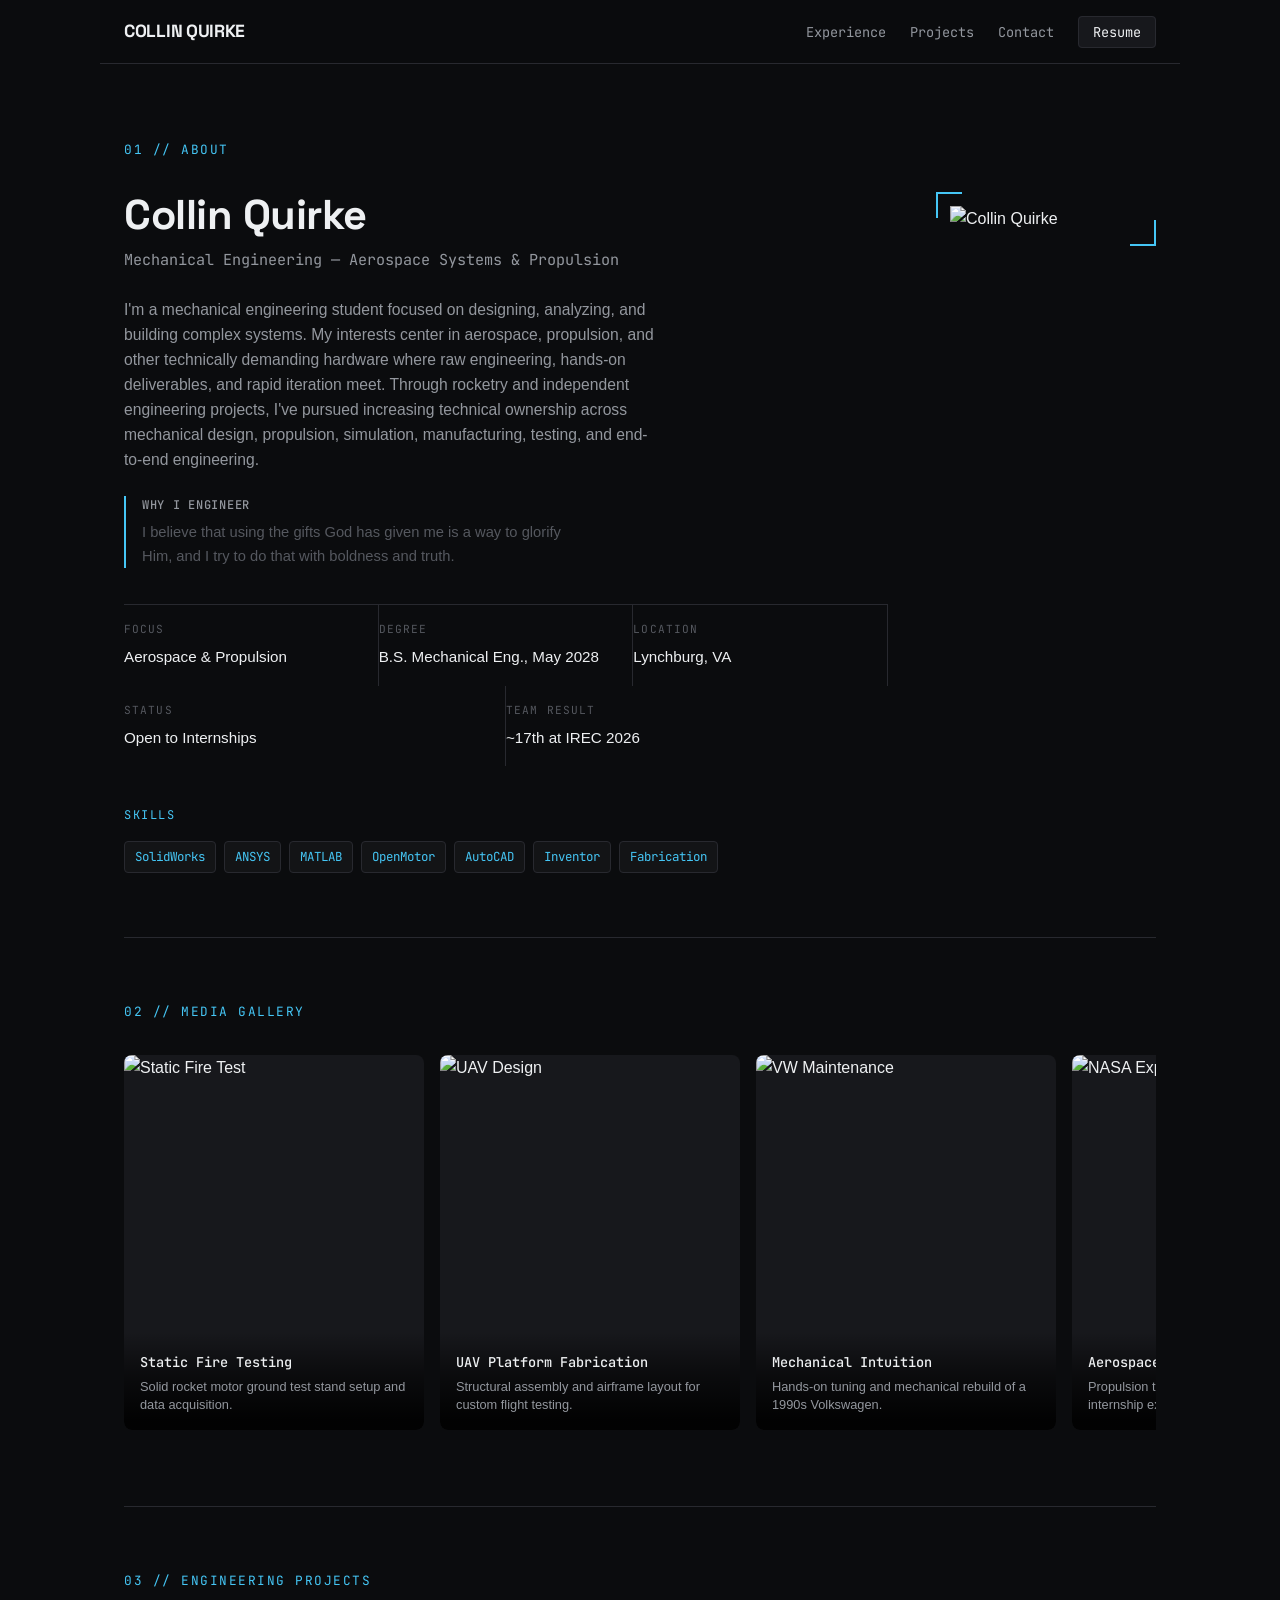
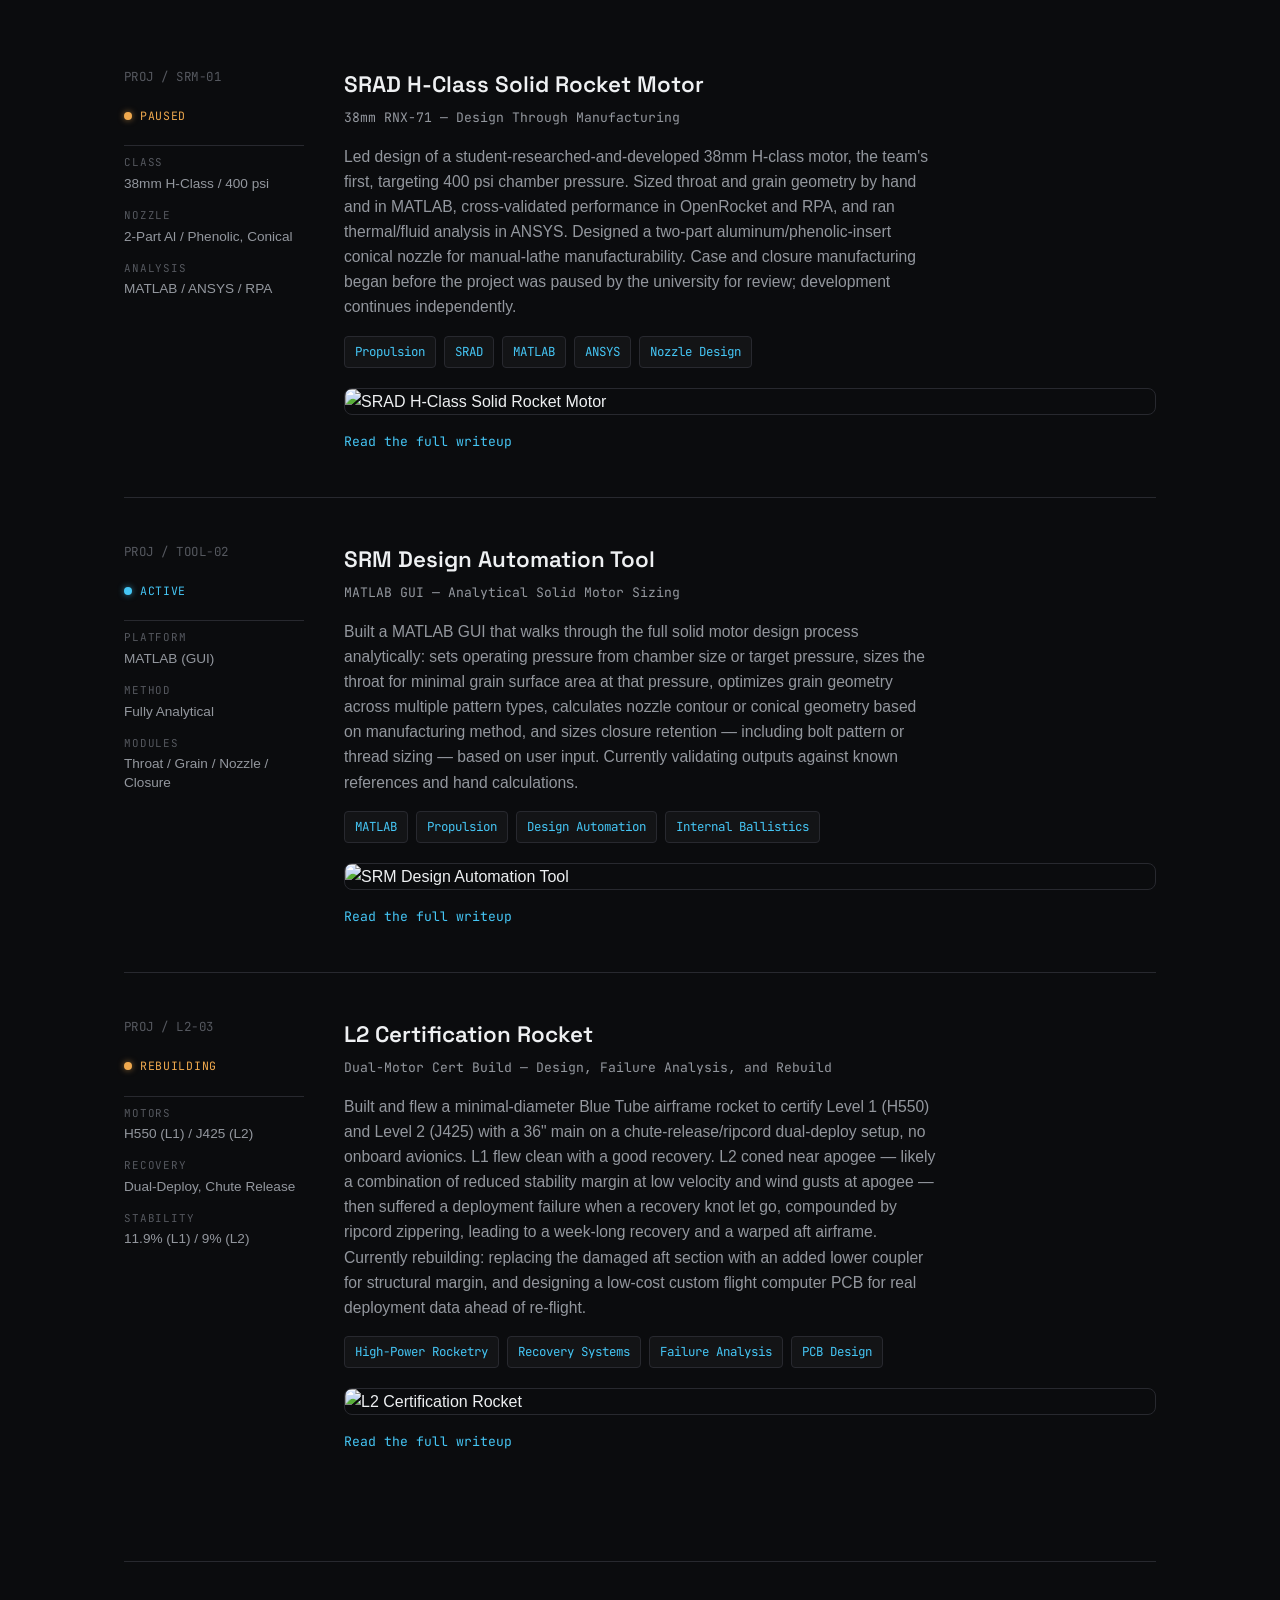
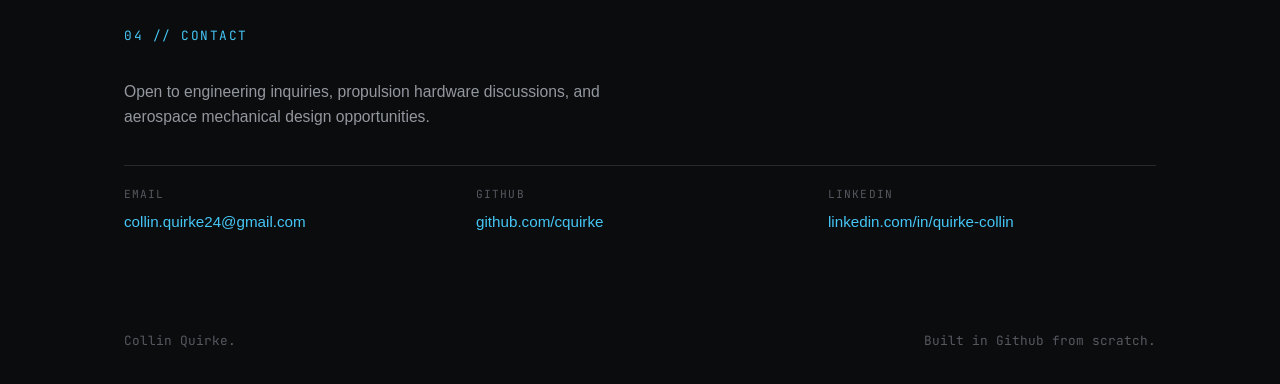
==== index.html @ afe0a8bf "Layout redo" ====
<!DOCTYPE html>
<html lang="en">
<head>
  <meta charset="UTF-8" />
  <meta name="viewport" content="width=device-width, initial-scale=1.0" />
  <title>Collin Quirke | Engineering Portfolio</title>
  <link rel="stylesheet" href="style.css" />
</head>
<body>

  <!-- Navbar -->
  <nav class="navbar">
    <a href="#top" class="nav-brand">COLLIN QUIRKE</a>
    <ul class="nav-links">
      <li><a href="#gallery">Experience</a></li>
      <li><a href="#projects">Projects</a></li>
      <li><a href="#contact">Contact</a></li>
      <li><a href="resume.pdf" target="_blank" class="btn-resume">Resume</a></li>
    </ul>
  </nav>

  <main class="container">

    <!-- About Section -->
    <section id="about">
      <div class="section-title">01 // ABOUT</div>

      <div class="hero-panel">
        <div>
          <h1 class="hero-title">Collin Quirke</h1>
          <p class="hero-subtitle">Mechanical Engineering — Aerospace Systems &amp; Propulsion</p>

          <p class="card-description">
            I'm a mechanical engineering student focused on designing, analyzing, and building complex systems.
            My interests center in aerospace, propulsion, and other technically demanding hardware where raw engineering, hands-on deliverables, and rapid iteration meet.
            Through rocketry and independent engineering projects, I've pursued increasing technical ownership across mechanical design, propulsion, simulation, manufacturing, testing, and end-to-end engineering.
          </p>

          <div class="credo">
            <b>Why I Engineer</b>
            I believe that using the gifts God has given me is a way to glorify Him, and I try to do that with boldness and truth.
          </div>

          <div class="vitals-row">
            <div class="vital">
              <span class="vital-label">Focus</span>
              <span class="vital-value">Aerospace &amp; Propulsion</span>
            </div>
            <div class="vital">
              <span class="vital-label">Degree</span>
              <span class="vital-value">B.S. Mechanical Eng., May 2028</span>
            </div>
            <div class="vital">
              <span class="vital-label">Location</span>
              <span class="vital-value">Lynchburg, VA</span>
            </div>
            <div class="vital">
              <span class="vital-label">Status</span>
              <span class="vital-value">Open to Internships</span>
            </div>
            <div class="vital">
              <span class="vital-label">Team Result</span>
              <span class="vital-value">~17th at IREC 2026</span>
            </div>
          </div>
        </div>

        <div class="hero-photo-frame">
          <img src="profile.jpg" alt="Collin Quirke" />
        </div>
      </div>

      <div class="skills-row">
        <div class="section-title">Skills</div>
        <div class="tech-tags">
          <span class="tag">SolidWorks</span>
          <span class="tag">ANSYS</span>
          <span class="tag">MATLAB</span>
          <span class="tag">OpenMotor</span>
          <span class="tag">AutoCAD</span>
          <span class="tag">Inventor</span>
          <span class="tag">Fabrication</span>
        </div>
      </div>
    </section>

    <!-- Media Gallery Section -->
    <section id="gallery">
      <div class="section-title">02 // MEDIA GALLERY</div>
      <div class="side-scroll-gallery">

        <div class="gallery-card">
          <img src="assets/static-fire.jpg" alt="Static Fire Test" />
          <div class="gallery-card-content">
            <span class="gallery-card-title">Static Fire Testing</span>
            <span class="gallery-card-caption">Solid rocket motor ground test stand setup and data acquisition.</span>
          </div>
        </div>

        <div class="gallery-card">
          <img src="assets/uav-build.jpg" alt="UAV Design" />
          <div class="gallery-card-content">
            <span class="gallery-card-title">UAV Platform Fabrication</span>
            <span class="gallery-card-caption">Structural assembly and airframe layout for custom flight testing.</span>
          </div>
        </div>

        <div class="gallery-card">
          <img src="assets/vw-maintenance.jpg" alt="VW Maintenance" />
          <div class="gallery-card-content">
            <span class="gallery-card-title">Mechanical Intuition</span>
            <span class="gallery-card-caption">Hands-on tuning and mechanical rebuild of a 1990s Volkswagen.</span>
          </div>
        </div>

        <div class="gallery-card">
          <img src="assets/nasa-experience.jpg" alt="NASA Exposure" />
          <div class="gallery-card-content">
            <span class="gallery-card-title">Aerospace Operations</span>
            <span class="gallery-card-caption">Propulsion team collaboration and NASA internship exposure.</span>
          </div>
        </div>

      </div>
    </section>

    <!-- Technical Projects Section -->
    <section id="projects">
      <div class="section-title">03 // ENGINEERING PROJECTS</div>
      <div class="experience-list">

        <!-- Project 1 -->
        <article class="project-entry">
          <div class="project-index">
            <span class="callsign">PROJ / SRM&#8209;01</span>
            <div class="status-light status-caution">
              <span class="status-dot"></span>
              <span>Paused</span>
            </div>
            <div class="project-specs">
              <div>
                <span class="spec-label">Class</span>
                <span class="spec-value">38mm H&#8209;Class / 400 psi</span>
              </div>
              <div>
                <span class="spec-label">Nozzle</span>
                <span class="spec-value">2&#8209;Part Al / Phenolic, Conical</span>
              </div>
              <div>
                <span class="spec-label">Analysis</span>
                <span class="spec-value">MATLAB / ANSYS / RPA</span>
              </div>
            </div>
          </div>

          <div class="project-main">
            <div>
              <h2 class="role-title">SRAD H-Class Solid Rocket Motor</h2>
              <span class="role-subtitle">38mm RNX-71 — Design Through Manufacturing</span>
            </div>
            <p class="card-description">
              Led design of a student-researched-and-developed 38mm H-class motor, the team's first, targeting 400 psi chamber pressure. Sized throat and grain geometry by hand and in MATLAB, cross-validated performance in OpenRocket and RPA, and ran thermal/fluid analysis in ANSYS. Designed a two-part aluminum/phenolic-insert conical nozzle for manual-lathe manufacturability. Case and closure manufacturing began before the project was paused by the university for review; development continues independently.
            </p>
            <div class="tech-tags">
              <span class="tag">Propulsion</span>
              <span class="tag">SRAD</span>
              <span class="tag">MATLAB</span>
              <span class="tag">ANSYS</span>
              <span class="tag">Nozzle Design</span>
            </div>
            <div class="project-media">
              <img src="assets/srad-motor.jpg" alt="SRAD H-Class Solid Rocket Motor" />
            </div>
            <a href="projects/srad-motor.html" class="project-link">Read the full writeup</a>
          </div>
        </article>

        <!-- Project 2 -->
        <article class="project-entry reverse">
          <div class="project-index">
            <span class="callsign">PROJ / TOOL&#8209;02</span>
            <div class="status-light status-active">
              <span class="status-dot"></span>
              <span>Active</span>
            </div>
            <div class="project-specs">
              <div>
                <span class="spec-label">Platform</span>
                <span class="spec-value">MATLAB (GUI)</span>
              </div>
              <div>
                <span class="spec-label">Method</span>
                <span class="spec-value">Fully Analytical</span>
              </div>
              <div>
                <span class="spec-label">Modules</span>
                <span class="spec-value">Throat / Grain / Nozzle / Closure</span>
              </div>
            </div>
          </div>

          <div class="project-main">
            <div>
              <h2 class="role-title">SRM Design Automation Tool</h2>
              <span class="role-subtitle">MATLAB GUI — Analytical Solid Motor Sizing</span>
            </div>
            <p class="card-description">
              Built a MATLAB GUI that walks through the full solid motor design process analytically: sets operating pressure from chamber size or target pressure, sizes the throat for minimal grain surface area at that pressure, optimizes grain geometry across multiple pattern types, calculates nozzle contour or conical geometry based on manufacturing method, and sizes closure retention — including bolt pattern or thread sizing — based on user input. Currently validating outputs against known references and hand calculations.
            </p>
            <div class="tech-tags">
              <span class="tag">MATLAB</span>
              <span class="tag">Propulsion</span>
              <span class="tag">Design Automation</span>
              <span class="tag">Internal Ballistics</span>
            </div>
            <div class="project-media">
              <img src="assets/srm-automation.jpg" alt="SRM Design Automation Tool" />
            </div>
            <a href="projects/srm-automation.html" class="project-link">Read the full writeup</a>
          </div>
        </article>

        <!-- Project 3 -->
        <article class="project-entry">
          <div class="project-index">
            <span class="callsign">PROJ / L2&#8209;03</span>
            <div class="status-light status-caution">
              <span class="status-dot"></span>
              <span>Rebuilding</span>
            </div>
            <div class="project-specs">
              <div>
                <span class="spec-label">Motors</span>
                <span class="spec-value">H550 (L1) / J425 (L2)</span>
              </div>
              <div>
                <span class="spec-label">Recovery</span>
                <span class="spec-value">Dual-Deploy, Chute Release</span>
              </div>
              <div>
                <span class="spec-label">Stability</span>
                <span class="spec-value">11.9% (L1) / 9% (L2)</span>
              </div>
            </div>
          </div>

          <div class="project-main">
            <div>
              <h2 class="role-title">L2 Certification Rocket</h2>
              <span class="role-subtitle">Dual-Motor Cert Build — Design, Failure Analysis, and Rebuild</span>
            </div>
            <p class="card-description">
              Built and flew a minimal-diameter Blue Tube airframe rocket to certify Level 1 (H550) and Level 2 (J425) with a 36" main on a chute-release/ripcord dual-deploy setup, no onboard avionics. L1 flew clean with a good recovery. L2 coned near apogee — likely a combination of reduced stability margin at low velocity and wind gusts at apogee — then suffered a deployment failure when a recovery knot let go, compounded by ripcord zippering, leading to a week-long recovery and a warped aft airframe. Currently rebuilding: replacing the damaged aft section with an added lower coupler for structural margin, and designing a low-cost custom flight computer PCB for real deployment data ahead of re-flight.
            </p>
            <div class="tech-tags">
              <span class="tag">High-Power Rocketry</span>
              <span class="tag">Recovery Systems</span>
              <span class="tag">Failure Analysis</span>
              <span class="tag">PCB Design</span>
            </div>
            <div class="project-media">
              <img src="assets/l2-cert.jpg" alt="L2 Certification Rocket" />
            </div>
            <a href="projects/l2-cert.html" class="project-link">Read the full writeup</a>
          </div>
        </article>

      </div>
    </section>

    <!-- Contact Section -->
    <section id="contact">
      <div class="section-title">04 // CONTACT</div>
      <div class="contact-panel">
        <p class="card-description">
          Open to engineering inquiries, propulsion hardware discussions, and aerospace mechanical design opportunities.
        </p>
        <div class="contact-grid">
          <div class="contact-item">
            <span class="spec-label">Email</span>
            <a href="mailto:collin.quirke24@gmail.com">collin.quirke24@gmail.com</a>
          </div>
          <div class="contact-item">
            <span class="spec-label">GitHub</span>
            <a href="https://github.com/cquirke" target="_blank">github.com/cquirke</a>
          </div>
          <div class="contact-item">
            <span class="spec-label">LinkedIn</span>
            <a href="https://www.linkedin.com/in/quirke-collin" target="_blank">linkedin.com/in/quirke-collin</a>
          </div>
        </div>
      </div>
    </section>

  </main>

  <footer>
    <span>Collin Quirke.</span>
    <span>Built in Github from scratch.</span>
  </footer>

</body>
</html>
---- style.css ----
@import url('https://fonts.googleapis.com/css2?family=Space+Grotesk:wght@500;600;700&family=JetBrains+Mono:wght@400;500;600&display=swap');

/* ==========================================================================
   1. CORE VARIABLES & RESET
   ========================================================================== */
:root {
  --bg-primary: #0b0c0e;
  --bg-secondary: #17181c;
  --bg-card: #1c1d22;
  --bg-nav: rgba(11, 12, 14, 0.88);

  --text-primary: #eef0f2;
  --text-muted: #93979e;
  --text-dim: #55585f;

  --accent-cyan: #45c6f5;
  --accent-amber: #f0a94e;
  --accent-green: #52d17c;
  --accent-border: #28292f;
  --accent-border-hover: #40424a;

  --font-display: 'Space Grotesk', var(--font-sans);
  --font-mono: 'JetBrains Mono', 'Fira Code', 'Roboto Mono', monospace;
  --font-sans: -apple-system, BlinkMacSystemFont, 'Segoe UI', Roboto, Helvetica, Arial, sans-serif;

  --radius-sm: 4px;
  --radius-md: 8px;
  --radius-lg: 12px;

  --max-width: 1080px;
}

*, *::before, *::after {
  box-sizing: border-box;
  margin: 0;
  padding: 0;
}

html {
  scroll-behavior: smooth;
  background-color: var(--bg-primary);
  color: var(--text-primary);
  font-family: var(--font-sans);
  line-height: 1.6;
}

@media (prefers-reduced-motion: reduce) {
  html { scroll-behavior: auto; }
  *, *::before, *::after { animation-duration: 0.001ms !important; transition-duration: 0.001ms !important; }
}

body {
  min-height: 100vh;
  display: flex;
  flex-direction: column;
  align-items: center;
  padding-top: 76px;
}

a { color: inherit; }

:focus-visible {
  outline: 2px solid var(--accent-cyan);
  outline-offset: 3px;
}

/* ==========================================================================
   2. STICKY NAVIGATION BAR
   ========================================================================== */
.navbar {
  position: fixed;
  top: 0;
  width: 100%;
  max-width: var(--max-width);
  height: 64px;
  display: flex;
  align-items: center;
  justify-content: space-between;
  padding: 0 24px;
  background: var(--bg-nav);
  backdrop-filter: blur(12px);
  -webkit-backdrop-filter: blur(12px);
  border-bottom: 1px solid var(--accent-border);
  z-index: 1000;
}

.nav-brand {
  font-family: var(--font-display);
  font-weight: 700;
  font-size: 1.1rem;
  letter-spacing: -0.3px;
  color: var(--text-primary);
  text-decoration: none;
}

.nav-links {
  display: flex;
  align-items: center;
  gap: 24px;
  list-style: none;
}

.nav-links a {
  font-family: var(--font-mono);
  font-size: 0.85rem;
  color: var(--text-muted);
  text-decoration: none;
  transition: color 0.2s ease;
}

.nav-links a:hover {
  color: var(--accent-cyan);
}

.btn-resume {
  padding: 6px 14px;
  border: 1px solid var(--accent-border);
  border-radius: var(--radius-sm);
  background: var(--bg-secondary);
  color: var(--text-primary) !important;
  transition: all 0.2s ease;
}

.btn-resume:hover {
  border-color: var(--accent-cyan);
  box-shadow: 0 0 10px rgba(69, 198, 245, 0.15);
}

/* ==========================================================================
   3. LAYOUT CONTAINER & SECTIONS
   ========================================================================== */
.container {
  width: 100%;
  max-width: var(--max-width);
  padding: 0 24px;
}

section {
  padding: 64px 0;
  border-bottom: 1px solid var(--accent-border);
}

section:last-of-type {
  border-bottom: none;
}

.section-title {
  font-family: var(--font-mono);
  font-size: 0.8rem;
  text-transform: uppercase;
  letter-spacing: 1.5px;
  color: var(--accent-cyan);
  margin-bottom: 32px;
}

/* ==========================================================================
   4. ABOUT / HERO
   ========================================================================== */
.hero-panel {
  display: grid;
  grid-template-columns: 1fr 220px;
  gap: 48px;
  align-items: start;
}

.hero-title {
  font-family: var(--font-display);
  font-size: 2.6rem;
  font-weight: 700;
  letter-spacing: -0.5px;
  line-height: 1.1;
  margin-bottom: 10px;
}

.hero-subtitle {
  font-family: var(--font-mono);
  color: var(--text-muted);
  font-size: 0.95rem;
  margin-bottom: 24px;
}

.card-description {
  color: var(--text-muted);
  font-size: 0.98rem;
  max-width: 62ch;
  margin-bottom: 16px;
}

.card-description b {
  color: var(--text-primary);
  font-weight: 600;
}

.credo {
  border-left: 2px solid var(--accent-cyan);
  padding-left: 16px;
  color: var(--text-dim);
  font-size: 0.92rem;
  max-width: 56ch;
  margin: 24px 0 8px 0;
}

.credo b {
  display: block;
  color: var(--text-muted);
  font-family: var(--font-mono);
  font-size: 0.75rem;
  letter-spacing: 0.06em;
  text-transform: uppercase;
  margin-bottom: 6px;
  font-weight: 500;
}

/* Photo with corner-bracket frame */
.hero-photo-frame {
  position: relative;
  padding: 14px;
}

.hero-photo-frame::before,
.hero-photo-frame::after {
  content: "";
  position: absolute;
  width: 26px;
  height: 26px;
  border-color: var(--accent-cyan);
  border-style: solid;
}

.hero-photo-frame::before {
  top: 0;
  left: 0;
  border-width: 2px 0 0 2px;
}

.hero-photo-frame::after {
  bottom: 0;
  right: 0;
  border-width: 0 2px 2px 0;
}

.hero-photo-frame img {
  width: 100%;
  height: auto;
  display: block;
  filter: grayscale(15%);
}

/* Vitals row - inline stat strip, not boxed cards */
.vitals-row {
  display: flex;
  flex-wrap: wrap;
  gap: 0;
  margin-top: 36px;
  border-top: 1px solid var(--accent-border);
}

.vital {
  flex: 1 1 200px;
  padding: 16px 24px 16px 0;
  border-right: 1px solid var(--accent-border);
}

.vital:last-child {
  border-right: none;
}

.vital-label {
  display: block;
  font-family: var(--font-mono);
  font-size: 0.7rem;
  text-transform: uppercase;
  letter-spacing: 0.1em;
  color: var(--text-dim);
  margin-bottom: 6px;
}

.vital-value {
  display: block;
  font-size: 0.95rem;
  font-weight: 500;
  color: var(--text-primary);
}

.skills-row {
  margin-top: 40px;
}

.skills-row .section-title {
  font-size: 0.75rem;
  margin-bottom: 16px;
}

.tech-tags {
  display: flex;
  flex-wrap: wrap;
  gap: 8px;
}

.tag {
  font-family: var(--font-mono);
  font-size: 0.78rem;
  background: rgba(255, 255, 255, 0.03);
  color: var(--accent-cyan);
  padding: 5px 10px;
  border-radius: var(--radius-sm);
  border: 1px solid var(--accent-border);
  transition: border-color 0.2s ease, background 0.2s ease;
}

.tag:hover {
  border-color: var(--accent-cyan);
  background: rgba(69, 198, 245, 0.08);
}

/* ==========================================================================
   5. MEDIA GALLERY
   ========================================================================== */
.side-scroll-gallery {
  display: flex;
  gap: 16px;
  overflow-x: auto;
  scroll-snap-type: x mandatory;
  padding-bottom: 12px;
  scrollbar-width: thin;
  scrollbar-color: var(--accent-border) transparent;
}

.side-scroll-gallery::-webkit-scrollbar {
  height: 6px;
}

.side-scroll-gallery::-webkit-scrollbar-thumb {
  background: var(--accent-border);
  border-radius: var(--radius-sm);
}

.gallery-card {
  position: relative;
  flex: 0 0 300px;
  scroll-snap-align: start;
  border-radius: var(--radius-md);
  overflow: hidden;
  aspect-ratio: 4 / 5;
  background: var(--bg-secondary);
}

.gallery-card img {
  width: 100%;
  height: 100%;
  object-fit: cover;
  display: block;
}

.gallery-card-content {
  position: absolute;
  left: 0;
  right: 0;
  bottom: 0;
  padding: 20px 16px 16px;
  background: linear-gradient(to top, rgba(0,0,0,0.92) 10%, rgba(0,0,0,0.55) 55%, transparent 100%);
  display: flex;
  flex-direction: column;
  gap: 4px;
}

.gallery-card-title {
  font-family: var(--font-mono);
  font-size: 0.85rem;
  color: var(--text-primary);
  font-weight: 500;
}

.gallery-card-caption {
  font-size: 0.8rem;
  color: var(--text-muted);
  line-height: 1.4;
}

/* ==========================================================================
   6. PROJECT ENTRIES (spec-sheet layout)
   ========================================================================== */
.experience-list {
  display: flex;
  flex-direction: column;
}

.project-entry {
  display: grid;
  grid-template-columns: 180px 1fr;
  gap: 40px;
  padding: 44px 0;
  border-top: 1px solid var(--accent-border);
}

.project-entry:first-child {
  border-top: none;
}

.project-index {
  display: flex;
  flex-direction: column;
  gap: 20px;
}

.callsign {
  font-family: var(--font-mono);
  font-size: 0.78rem;
  color: var(--text-dim);
  letter-spacing: 0.04em;
}

.status-light {
  display: flex;
  align-items: center;
  gap: 8px;
  font-family: var(--font-mono);
  font-size: 0.72rem;
  text-transform: uppercase;
  letter-spacing: 0.06em;
}

.status-dot {
  width: 8px;
  height: 8px;
  border-radius: 50%;
  flex-shrink: 0;
}

.status-active .status-dot { background: var(--accent-cyan); box-shadow: 0 0 6px rgba(69,198,245,0.6); }
.status-active { color: var(--accent-cyan); }

.status-caution .status-dot { background: var(--accent-amber); box-shadow: 0 0 6px rgba(240,169,78,0.6); }
.status-caution { color: var(--accent-amber); }

.status-nominal .status-dot { background: var(--accent-green); box-shadow: 0 0 6px rgba(82,209,124,0.6); }
.status-nominal { color: var(--accent-green); }

.project-specs {
  display: flex;
  flex-direction: column;
  gap: 14px;
  padding-top: 8px;
  border-top: 1px solid var(--accent-border);
}

.project-specs .spec-label {
  display: block;
  font-family: var(--font-mono);
  font-size: 0.68rem;
  text-transform: uppercase;
  letter-spacing: 0.08em;
  color: var(--text-dim);
  margin-bottom: 3px;
}

.project-specs .spec-value {
  display: block;
  font-size: 0.85rem;
  color: var(--text-muted);
  line-height: 1.35;
}

.project-main {
  display: flex;
  flex-direction: column;
  gap: 16px;
}

.role-title {
  font-family: var(--font-display);
  font-size: 1.4rem;
  font-weight: 600;
  color: var(--text-primary);
}

.role-subtitle {
  display: block;
  font-family: var(--font-mono);
  font-size: 0.82rem;
  color: var(--text-muted);
  margin-top: 4px;
}

.project-main .card-description {
  max-width: 68ch;
  margin-bottom: 0;
}

.project-media {
  margin-top: 4px;
  border-radius: var(--radius-md);
  overflow: hidden;
  border: 1px solid var(--accent-border);
}

.project-media img {
  width: 100%;
  height: auto;
  display: block;
}

.project-link {
  font-family: var(--font-mono);
  font-size: 0.82rem;
  color: var(--accent-cyan);
  text-decoration: none;
  width: fit-content;
  border-bottom: 1px solid transparent;
  transition: border-color 0.2s ease;
}

.project-link:hover {
  border-bottom-color: var(--accent-cyan);
}

/* Alternate media side for rhythm on wide screens */
@media (min-width: 900px) {
  .project-entry.reverse .project-main {
    order: 2;
  }
  .project-entry.reverse .project-index {
    order: 1;
  }
}

/* ==========================================================================
   7. CONTACT
   ========================================================================== */
.contact-panel {
  display: flex;
  flex-direction: column;
  gap: 20px;
}

.contact-grid {
  display: grid;
  grid-template-columns: repeat(3, 1fr);
  gap: 24px;
  padding-top: 20px;
  border-top: 1px solid var(--accent-border);
}

.contact-item {
  display: flex;
  flex-direction: column;
  gap: 6px;
}

.contact-item .spec-label {
  font-family: var(--font-mono);
  font-size: 0.7rem;
  text-transform: uppercase;
  letter-spacing: 0.1em;
  color: var(--text-dim);
}

.contact-item a {
  color: var(--accent-cyan);
  text-decoration: none;
  font-size: 0.95rem;
  border-bottom: 1px solid transparent;
  transition: border-color 0.2s ease;
  width: fit-content;
}

.contact-item a:hover {
  border-bottom-color: var(--accent-cyan);
}

/* ==========================================================================
   8. PROJECT DETAIL PAGES
   ========================================================================== */
.detail-block {
  padding: 36px 0;
  border-top: 1px solid var(--accent-border);
  display: flex;
  flex-direction: column;
  gap: 18px;
}

.detail-block:first-child {
  border-top: none;
  padding-top: 0;
}

.detail-block .role-title {
  font-size: 1.15rem;
}

.detail-block .card-description {
  max-width: 70ch;
}

.detail-hero {
  padding-bottom: 40px;
  border-bottom: 1px solid var(--accent-border);
  margin-bottom: 8px;
}

.detail-hero .hero-title {
  font-size: 2.1rem;
}

.detail-specs {
  display: flex;
  flex-wrap: wrap;
  gap: 0;
  margin-top: 28px;
  border-top: 1px solid var(--accent-border);
}

.detail-specs .vital {
  flex: 1 1 200px;
}

/* ==========================================================================
   9. FOOTER
   ========================================================================== */
footer {
  width: 100%;
  max-width: var(--max-width);
  padding: 32px 24px;
  font-family: var(--font-mono);
  font-size: 0.8rem;
  color: var(--text-dim);
  display: flex;
  justify-content: space-between;
  align-items: center;
}

footer a {
  color: var(--text-muted);
  text-decoration: none;
}

footer a:hover {
  color: var(--accent-cyan);
}

/* ==========================================================================
   10. RESPONSIVE
   ========================================================================== */
@media (max-width: 760px) {
  body { padding-top: 64px; }

  .navbar { padding: 0 16px; }
  .nav-links { gap: 14px; }

  .hero-panel {
    grid-template-columns: 1fr;
  }

  .hero-photo-frame {
    max-width: 200px;
  }

  .hero-title {
    font-size: 2rem;
  }

  .vitals-row {
    flex-direction: column;
  }

  .vital {
    border-right: none;
    border-bottom: 1px solid var(--accent-border);
  }

  .vital:last-child {
    border-bottom: none;
  }

  .project-entry {
    grid-template-columns: 1fr;
    gap: 20px;
  }

  .project-specs {
    flex-direction: row;
    flex-wrap: wrap;
    gap: 20px;
  }

  .contact-grid {
    grid-template-columns: 1fr;
  }

  .gallery-card {
    flex-basis: 240px;
  }
}
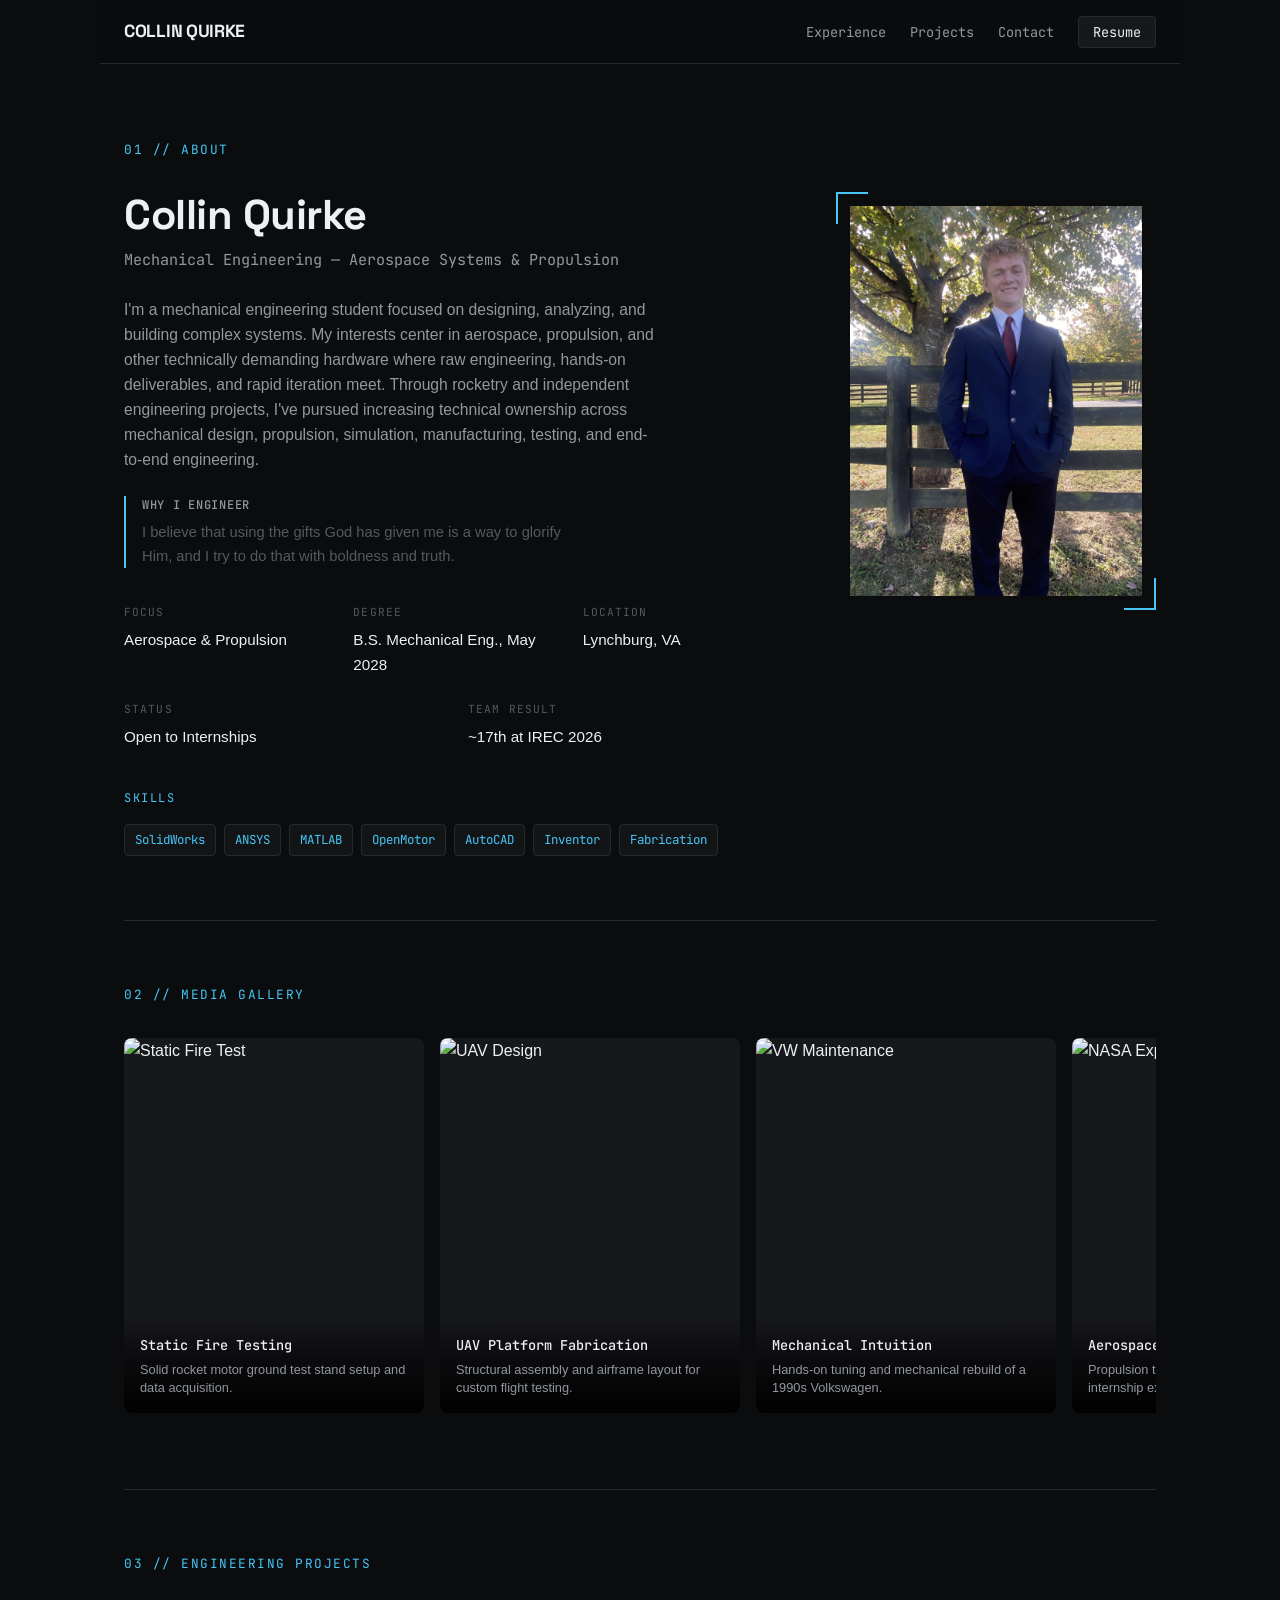
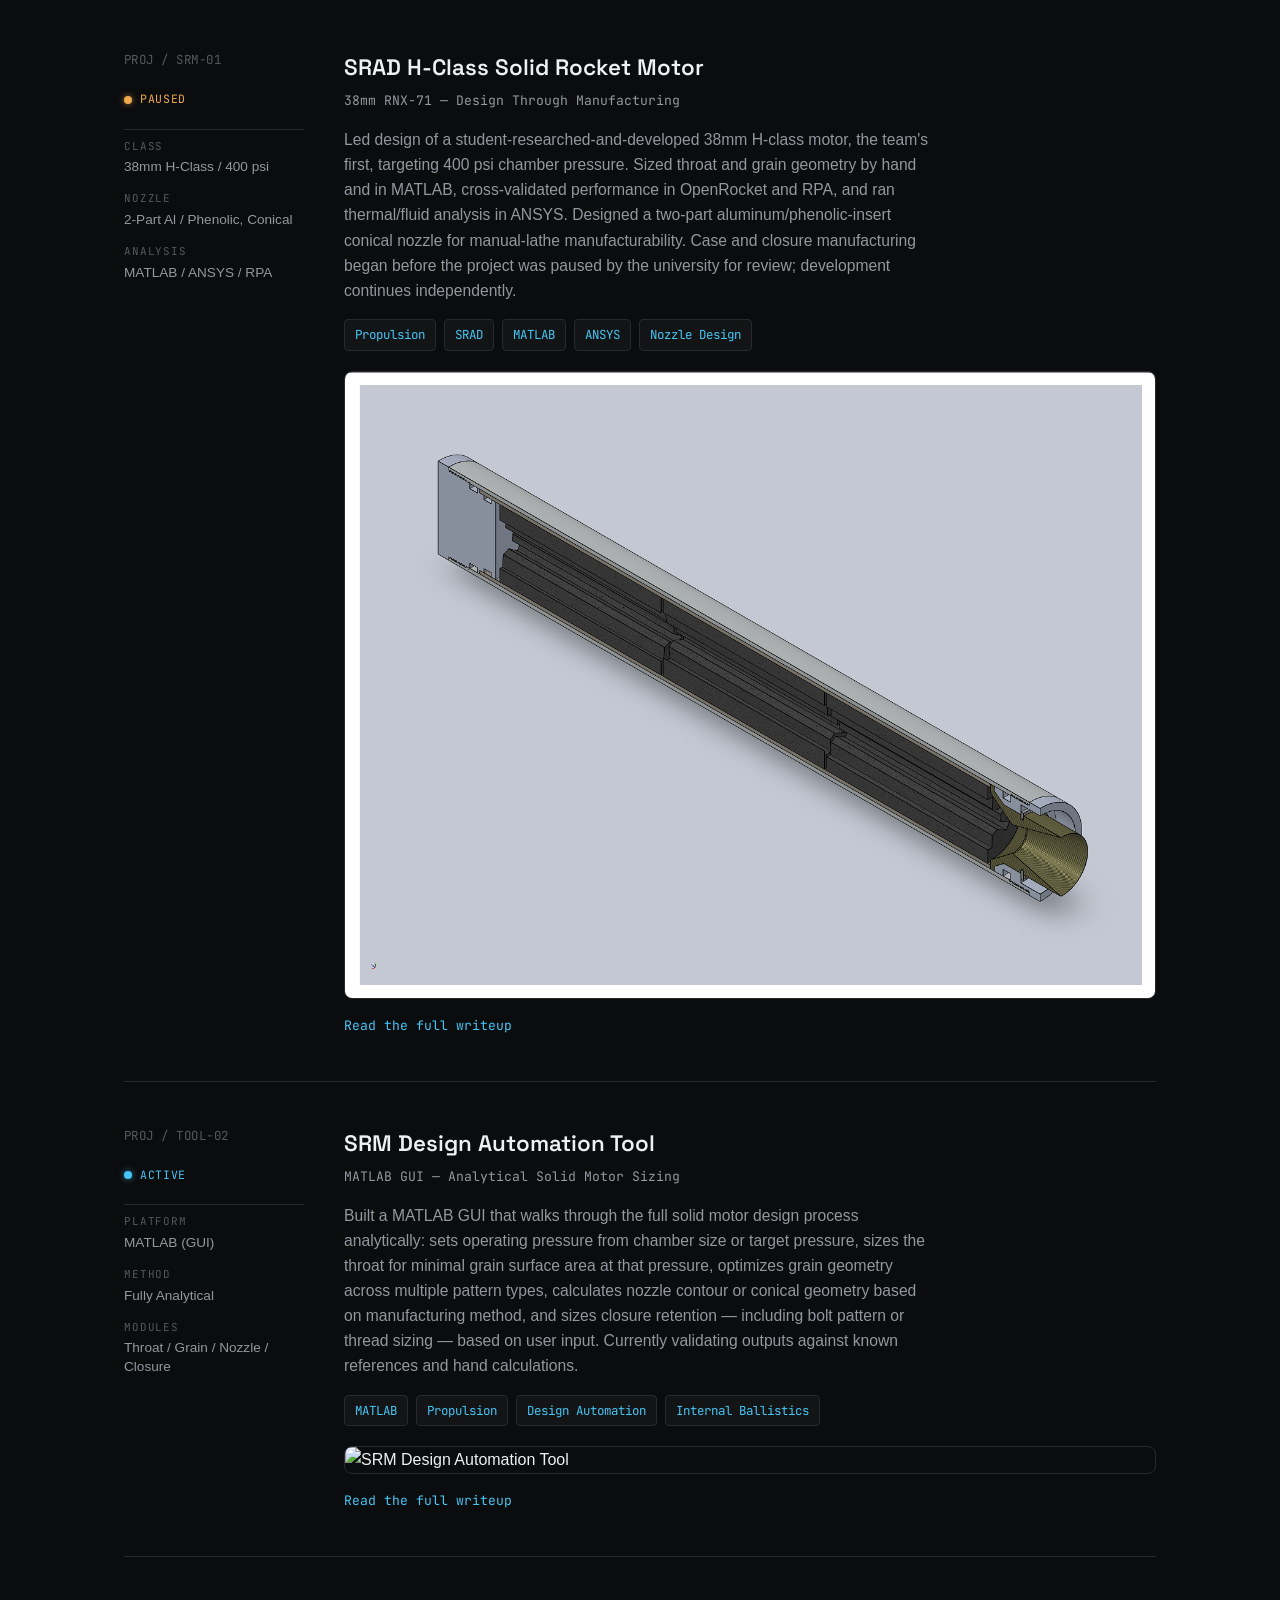
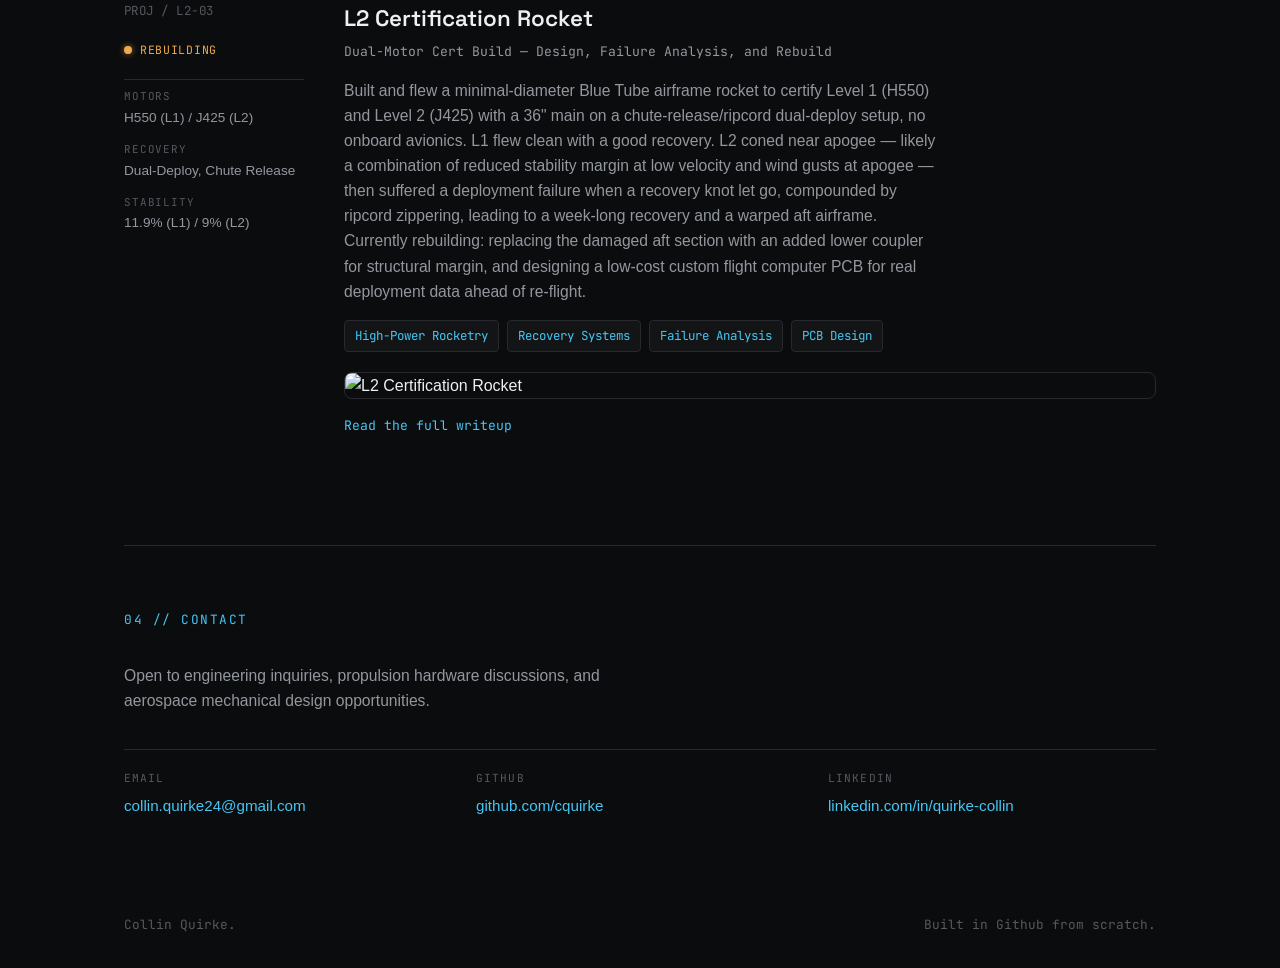
==== commit 4b40cd3c: "Replace image source in project media section" ====
--- a/index.html
+++ b/index.html
@@ -169,7 +169,7 @@
               <span class="tag">Nozzle Design</span>
             </div>
             <div class="project-media">
-              <img src="assets/srad-motor.jpg" alt="SRAD H-Class Solid Rocket Motor" />
+              <img src="assets/SV_SRMV1b.png" alt="SRAD H-Class Solid Rocket Motor" />
             </div>
             <a href="projects/srad-motor.html" class="project-link">Read the full writeup</a>
           </div>
--- a/style.css
+++ b/style.css
@@ -158,7 +158,7 @@
    ========================================================================== */
 .hero-panel {
   display: grid;
-  grid-template-columns: 1fr 220px;
+  grid-template-columns: 1fr 320px;
   gap: 48px;
   align-items: start;
 }
@@ -221,8 +221,8 @@
 .hero-photo-frame::after {
   content: "";
   position: absolute;
-  width: 26px;
-  height: 26px;
+  width: 32px;
+  height: 32px;
   border-color: var(--accent-cyan);
   border-style: solid;
 }
@@ -250,19 +250,13 @@
 .vitals-row {
   display: flex;
   flex-wrap: wrap;
-  gap: 0;
+  gap: 24px;
   margin-top: 36px;
-  border-top: 1px solid var(--accent-border);
 }
 
 .vital {
   flex: 1 1 200px;
-  padding: 16px 24px 16px 0;
-  border-right: 1px solid var(--accent-border);
-}
-
-.vital:last-child {
-  border-right: none;
+  padding: 0;
 }
 
 .vital-label {
@@ -642,52 +636,131 @@
    10. RESPONSIVE
    ========================================================================== */
 @media (max-width: 760px) {
-  body { padding-top: 64px; }
+  body { padding-top: 60px; }
 
   .navbar { padding: 0 16px; }
-  .nav-links { gap: 14px; }
+  .nav-links { gap: 12px; }
+  .nav-links a:not(.btn-resume) {
+    font-size: 0.75rem;
+  }
+
+  section {
+    padding: 40px 0;
+  }
+
+  .container {
+    padding: 0 18px;
+  }
+
+  .section-title {
+    margin-bottom: 20px;
+  }
 
   .hero-panel {
     grid-template-columns: 1fr;
+    gap: 24px;
   }
 
   .hero-photo-frame {
-    max-width: 200px;
+    order: -1;
+    max-width: 220px;
+    margin: 0 auto 8px;
   }
 
   .hero-title {
-    font-size: 2rem;
+    font-size: 1.9rem;
+    margin-top: 4px;
+  }
+
+  .hero-subtitle {
+    margin-bottom: 16px;
+  }
+
+  .card-description {
+    margin-bottom: 12px;
+  }
+
+  .credo {
+    margin: 16px 0 4px 0;
   }
 
   .vitals-row {
     flex-direction: column;
-  }
-
-  .vital {
-    border-right: none;
-    border-bottom: 1px solid var(--accent-border);
-  }
-
-  .vital:last-child {
-    border-bottom: none;
+    gap: 14px;
+    margin-top: 24px;
+  }
+
+  .vitals-row .vital {
+    flex: 0 1 auto;
+  }
+
+  .skills-row {
+    margin-top: 28px;
   }
 
   .project-entry {
     grid-template-columns: 1fr;
-    gap: 20px;
+    gap: 16px;
+    padding: 32px 0;
+  }
+
+  .project-index {
+    gap: 12px;
   }
 
   .project-specs {
     flex-direction: row;
     flex-wrap: wrap;
-    gap: 20px;
+    gap: 16px;
+    padding-top: 6px;
+  }
+
+  .project-main {
+    gap: 12px;
+  }
+
+  .detail-block {
+    padding: 24px 0;
+    gap: 12px;
+  }
+
+  .detail-hero {
+    padding-bottom: 24px;
+  }
+
+  .detail-specs {
+    margin-top: 20px;
+  }
+
+  .detail-specs .vital {
+    flex: 1 1 45%;
   }
 
   .contact-grid {
     grid-template-columns: 1fr;
+    gap: 18px;
+    padding-top: 16px;
+  }
+
+  .contact-panel {
+    gap: 14px;
   }
 
   .gallery-card {
     flex-basis: 240px;
   }
-}
+
+  footer {
+    padding: 24px 18px;
+    flex-direction: column;
+    gap: 6px;
+    align-items: flex-start;
+  }
+}
+
+@media (max-width: 420px) {
+  .nav-links li:not(:last-child) {
+    display: none;
+  }
+}
+
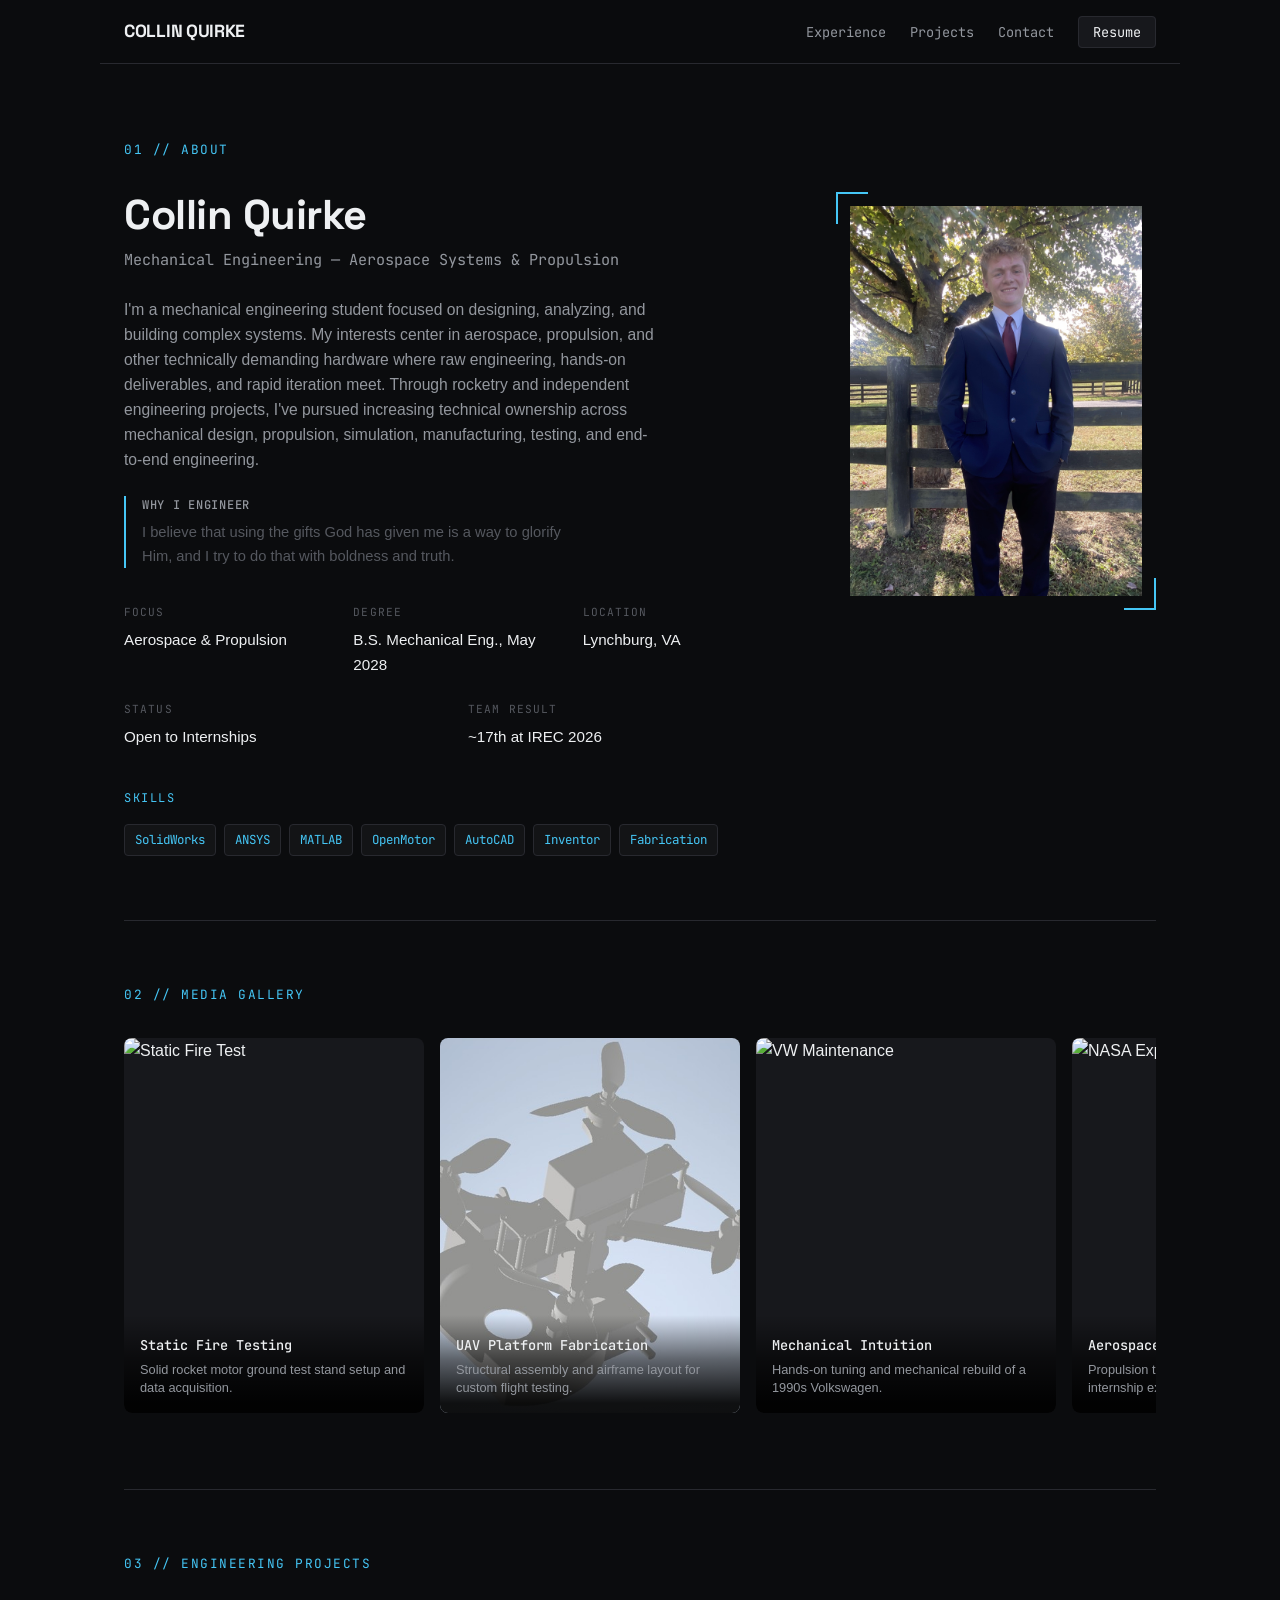
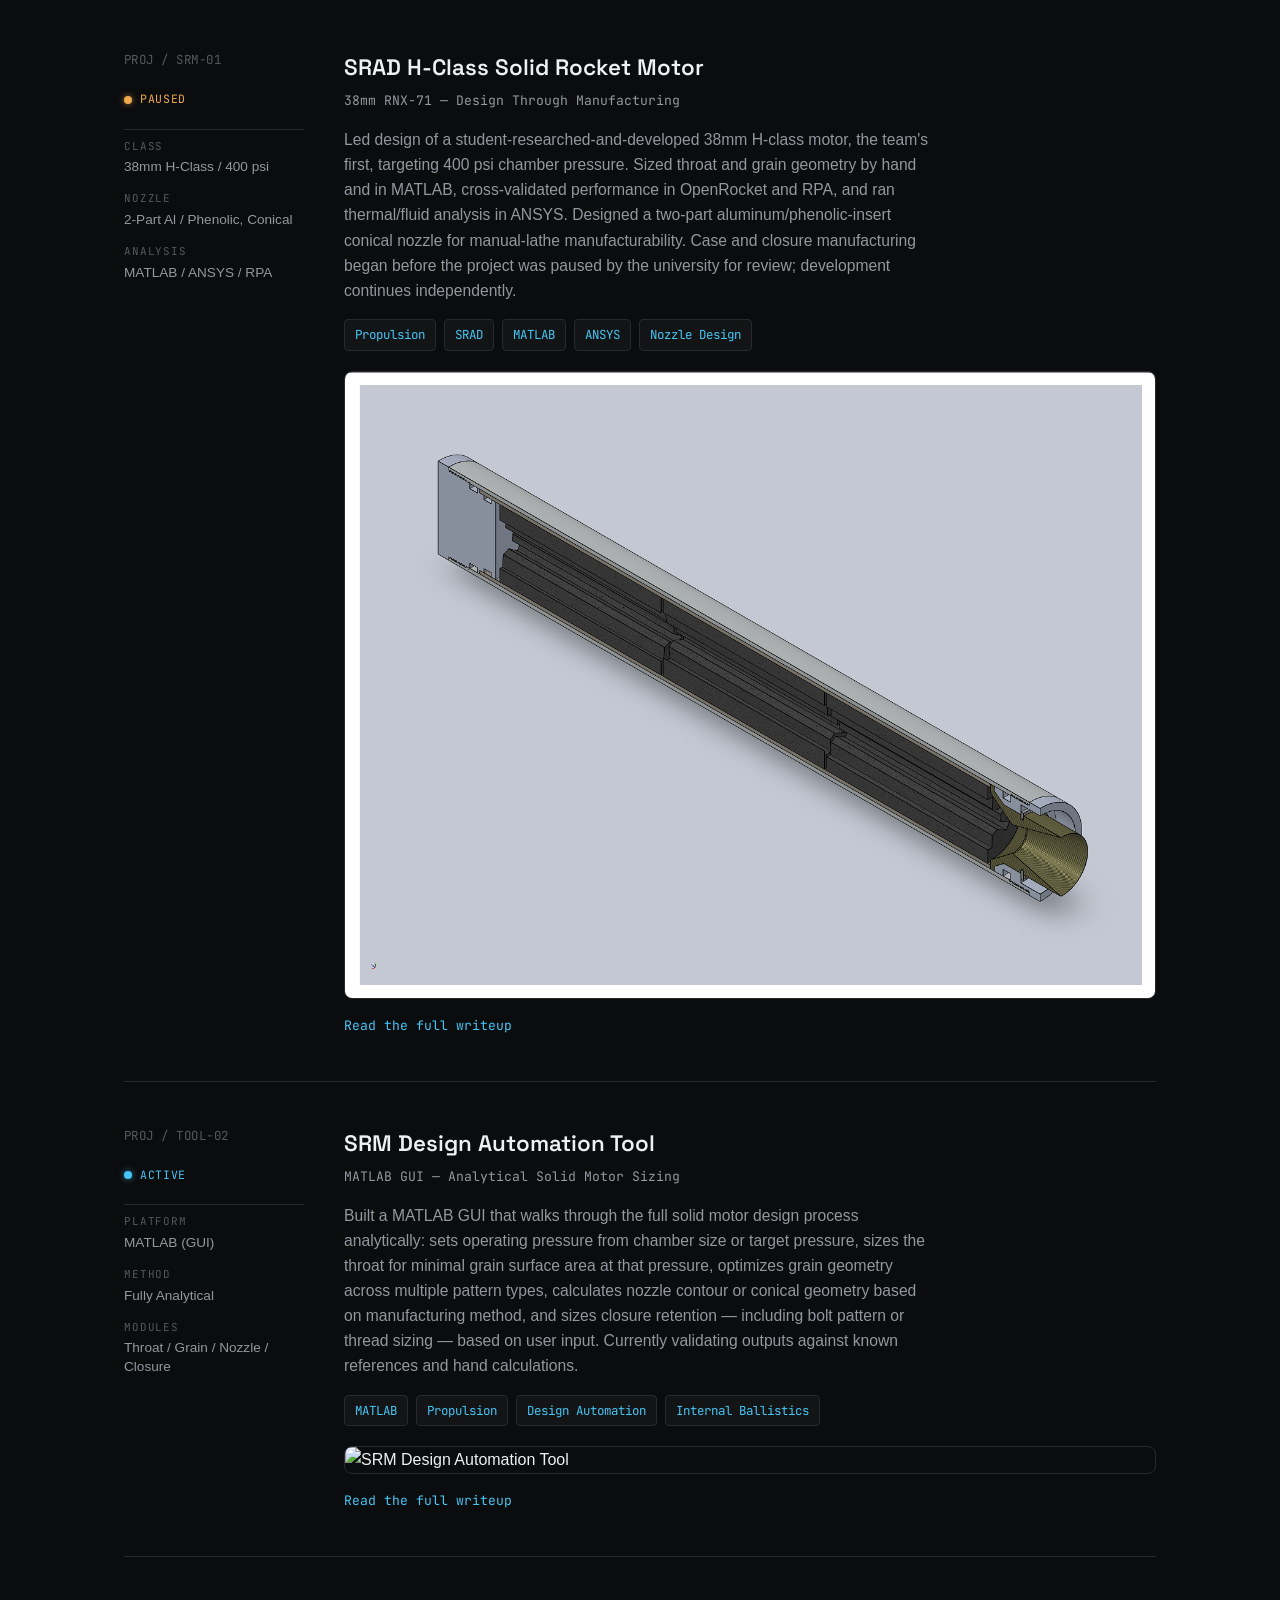
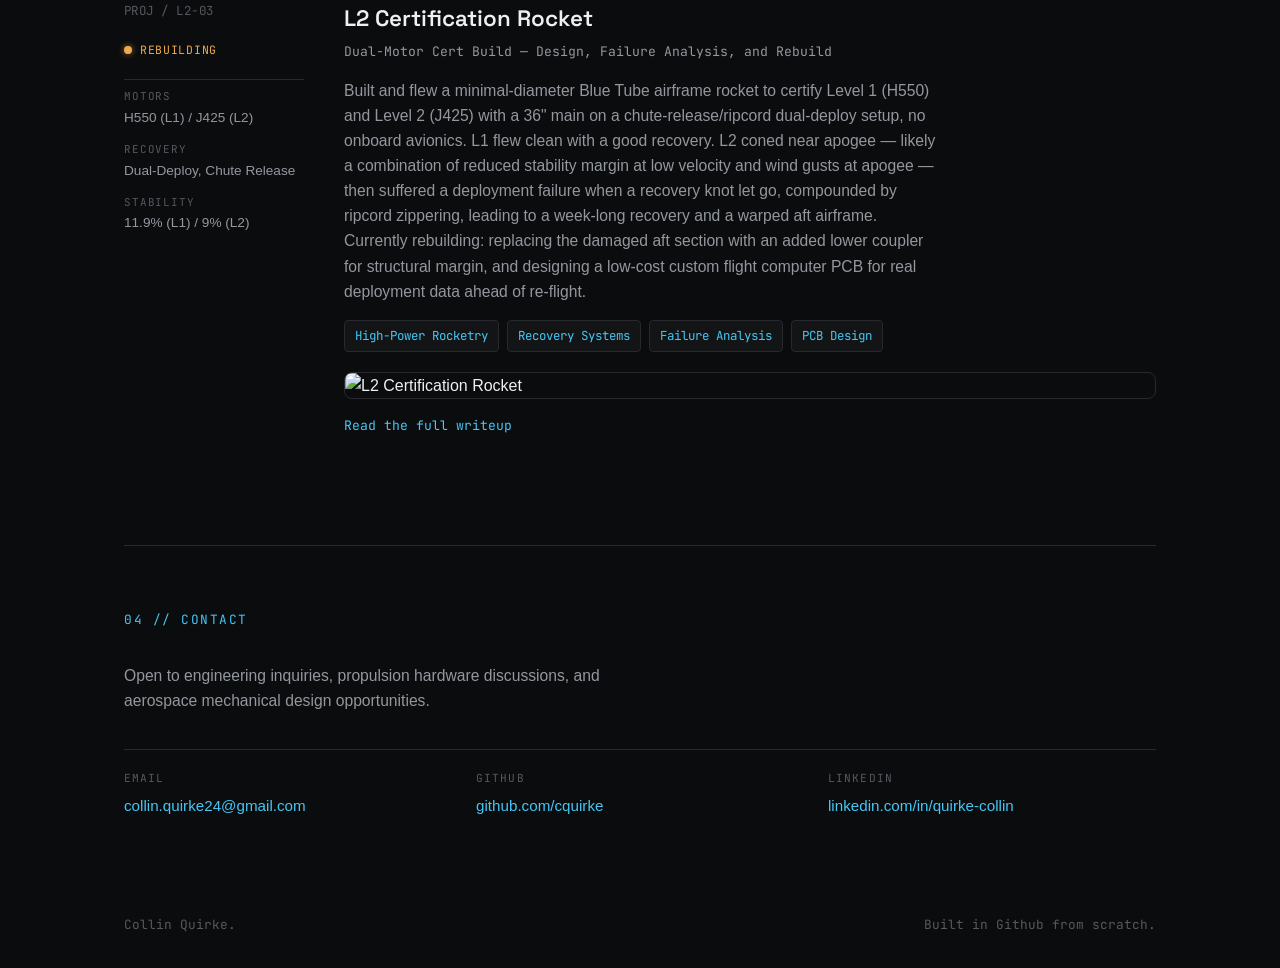
==== commit cf9a9e81: "Update UAV image source in index.html" ====
--- a/index.html
+++ b/index.html
@@ -98,7 +98,7 @@
         </div>
 
         <div class="gallery-card">
-          <img src="assets/uav-build.jpg" alt="UAV Design" />
+          <img src="assets/UAV_CAD.jpeg" alt="UAV Design" />
           <div class="gallery-card-content">
             <span class="gallery-card-title">UAV Platform Fabrication</span>
             <span class="gallery-card-caption">Structural assembly and airframe layout for custom flight testing.</span>
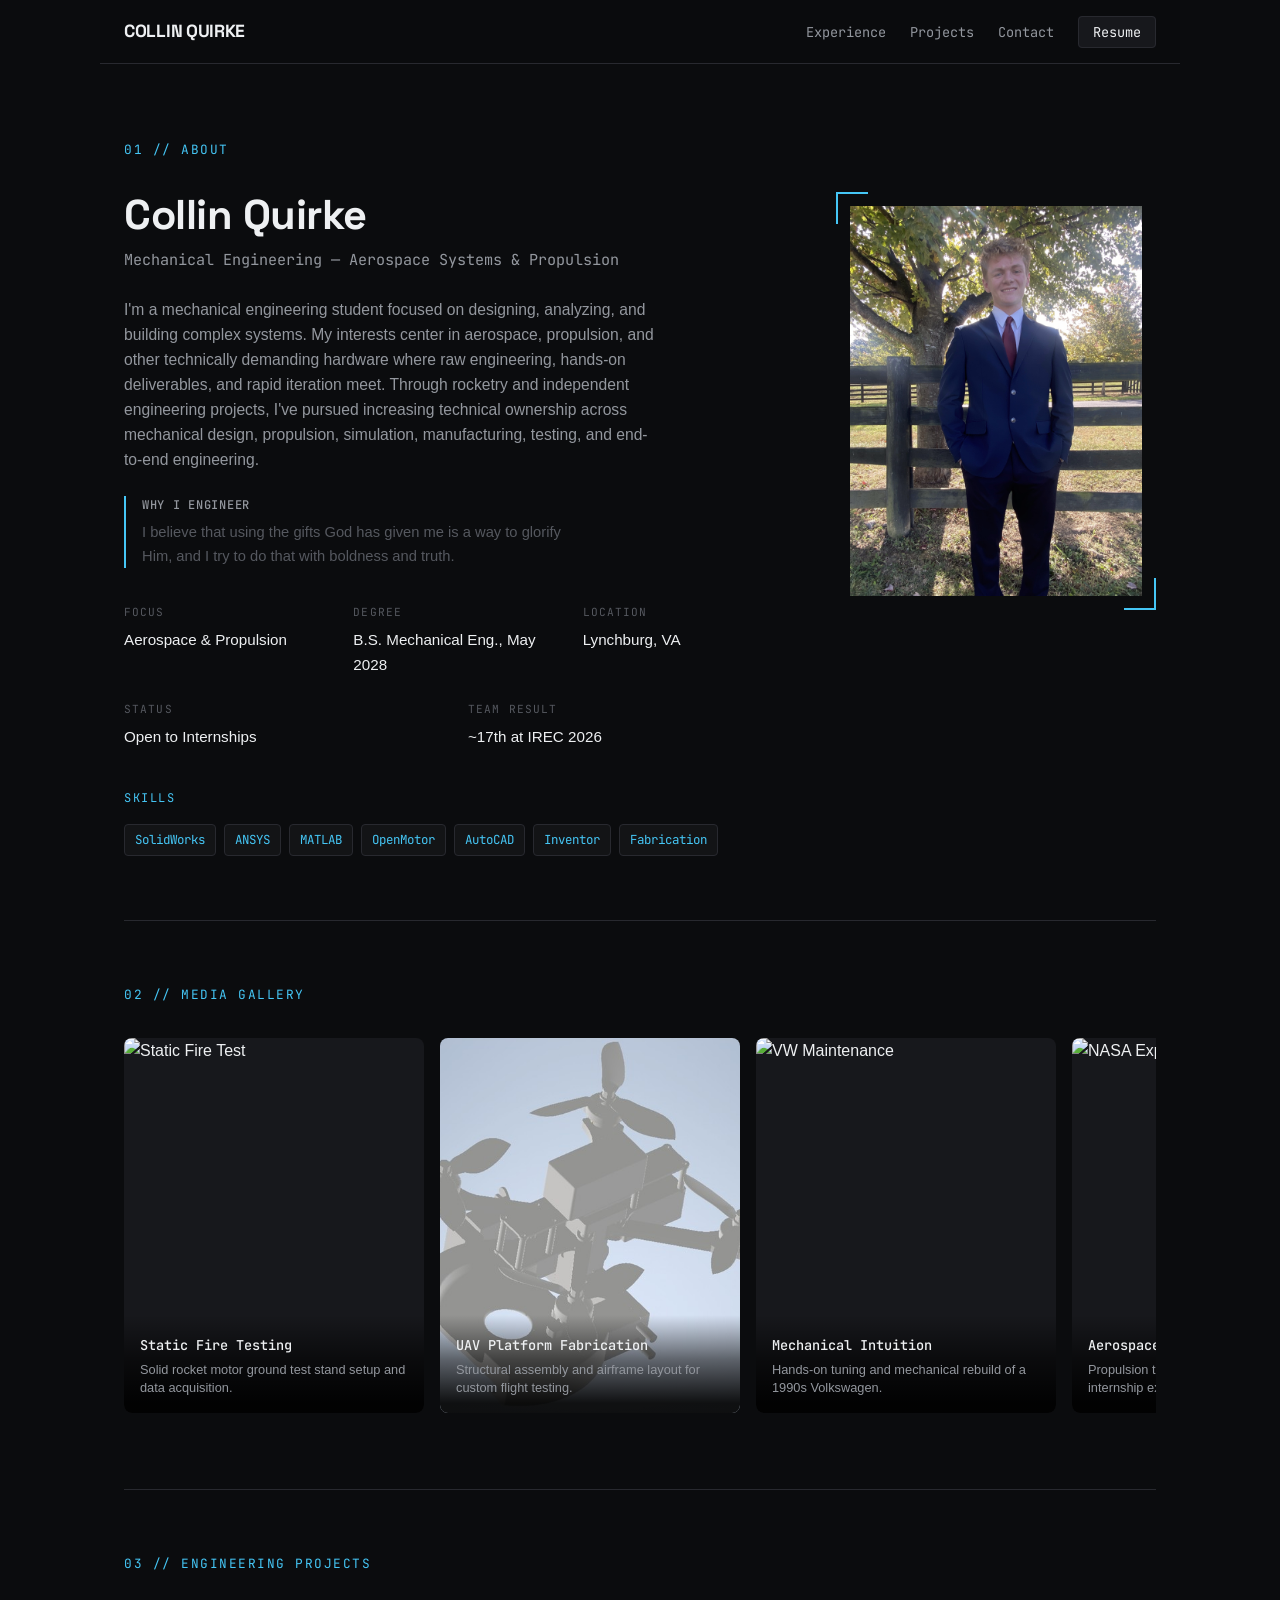
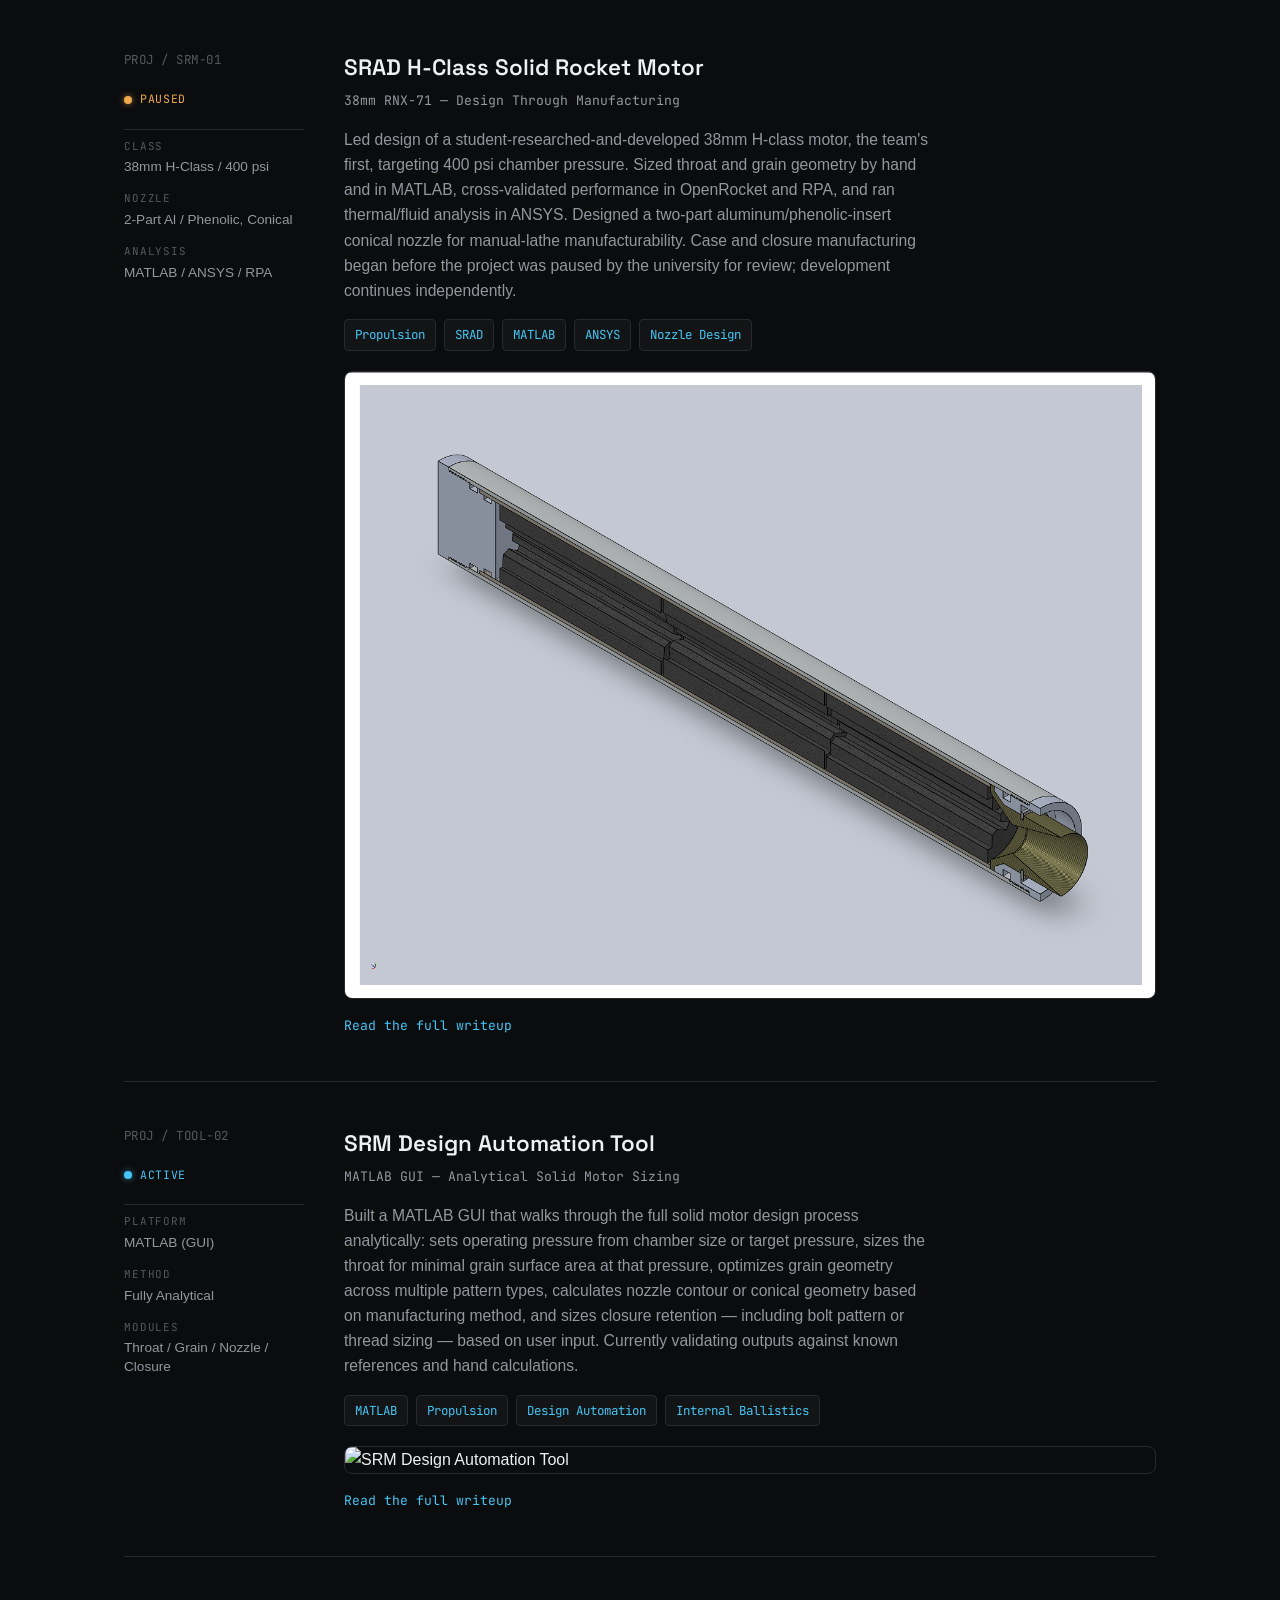
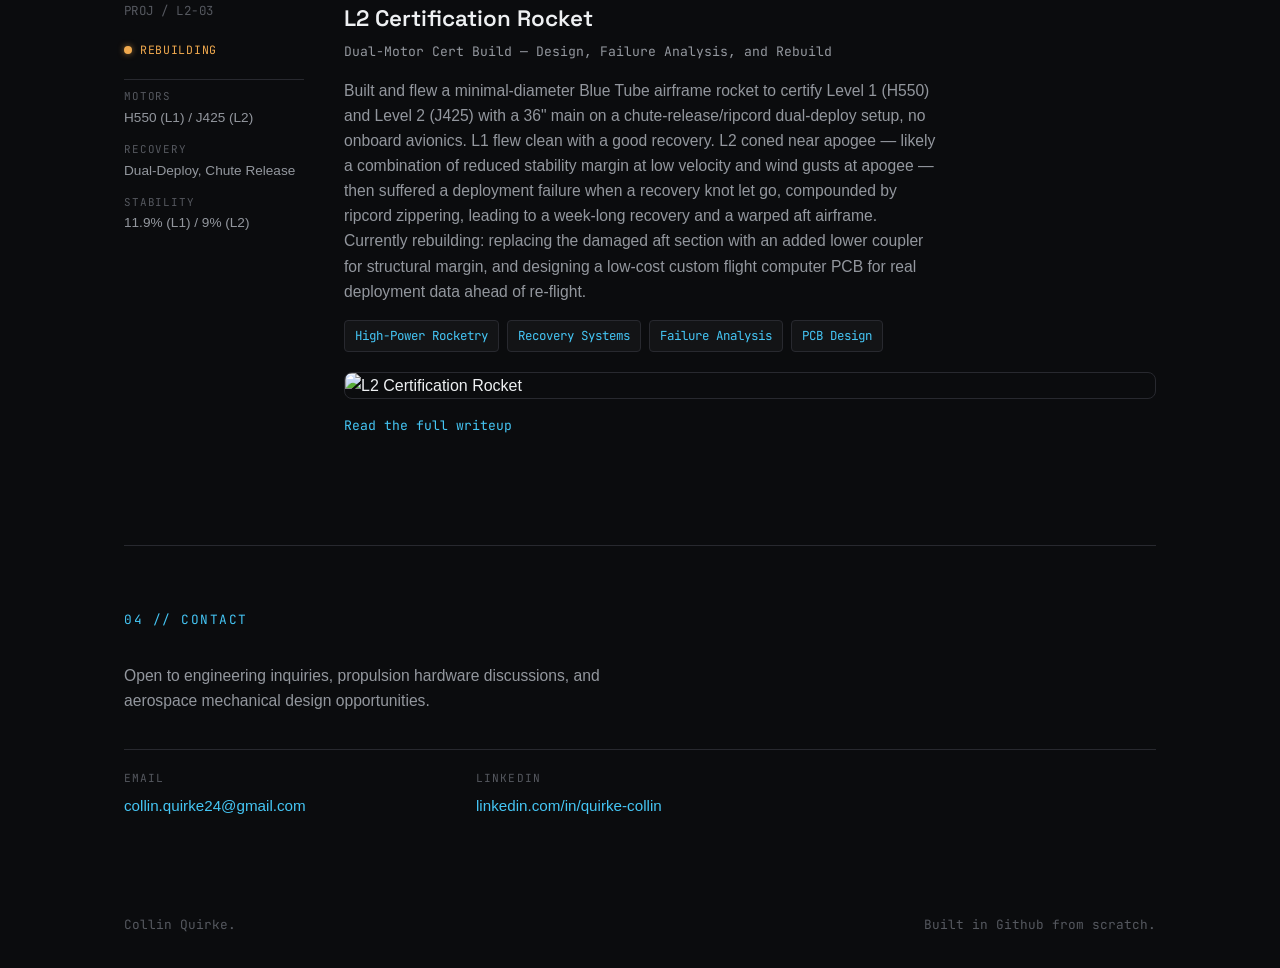
==== commit dec92dac: "Update resume link and remove GitHub contact Updated resume link to point to the new PDF file and re" ====
--- a/index.html
+++ b/index.html
@@ -15,7 +15,7 @@
       <li><a href="#gallery">Experience</a></li>
       <li><a href="#projects">Projects</a></li>
       <li><a href="#contact">Contact</a></li>
-      <li><a href="resume.pdf" target="_blank" class="btn-resume">Resume</a></li>
+      <li><a href="Collin_Quirke_Resume.pdf" target="_blank" class="btn-resume">Resume</a></li>
     </ul>
   </nav>
 
@@ -281,10 +281,6 @@
             <a href="mailto:collin.quirke24@gmail.com">collin.quirke24@gmail.com</a>
           </div>
           <div class="contact-item">
-            <span class="spec-label">GitHub</span>
-            <a href="https://github.com/cquirke" target="_blank">github.com/cquirke</a>
-          </div>
-          <div class="contact-item">
             <span class="spec-label">LinkedIn</span>
             <a href="https://www.linkedin.com/in/quirke-collin" target="_blank">linkedin.com/in/quirke-collin</a>
           </div>
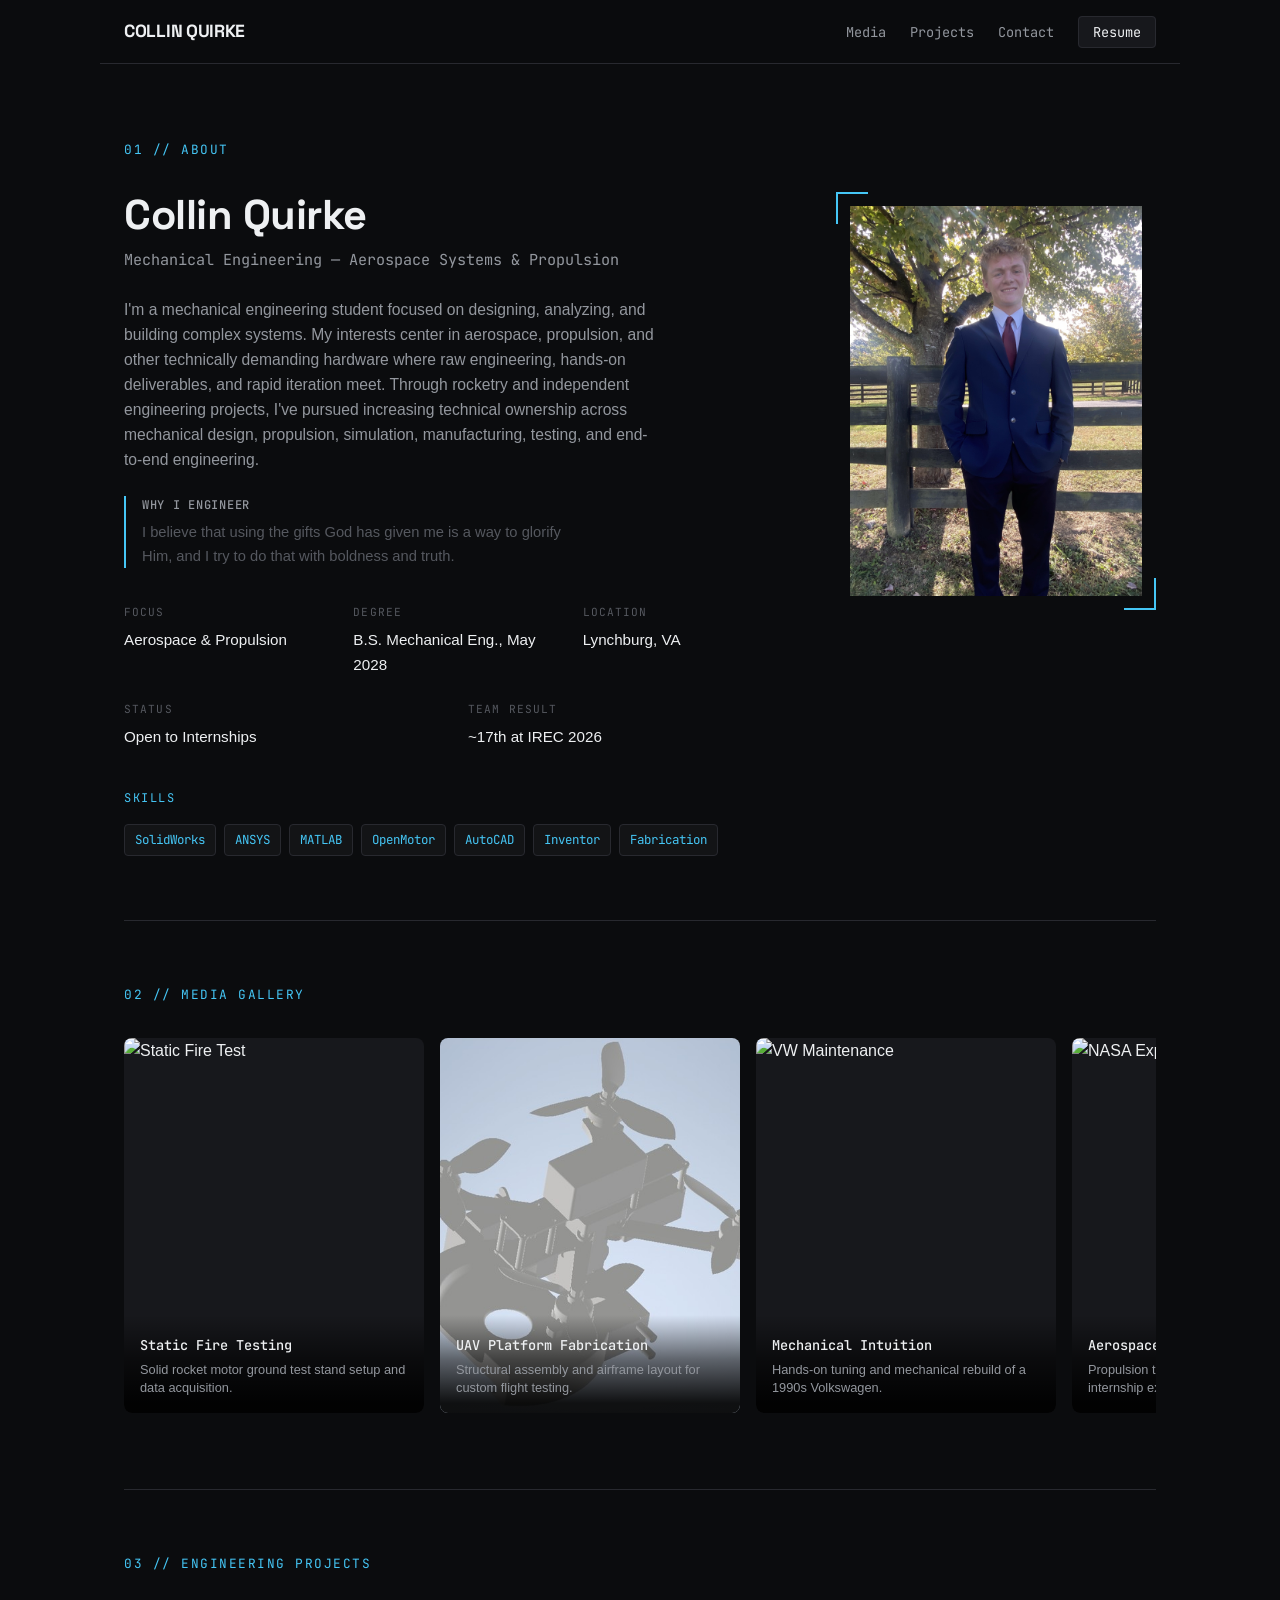
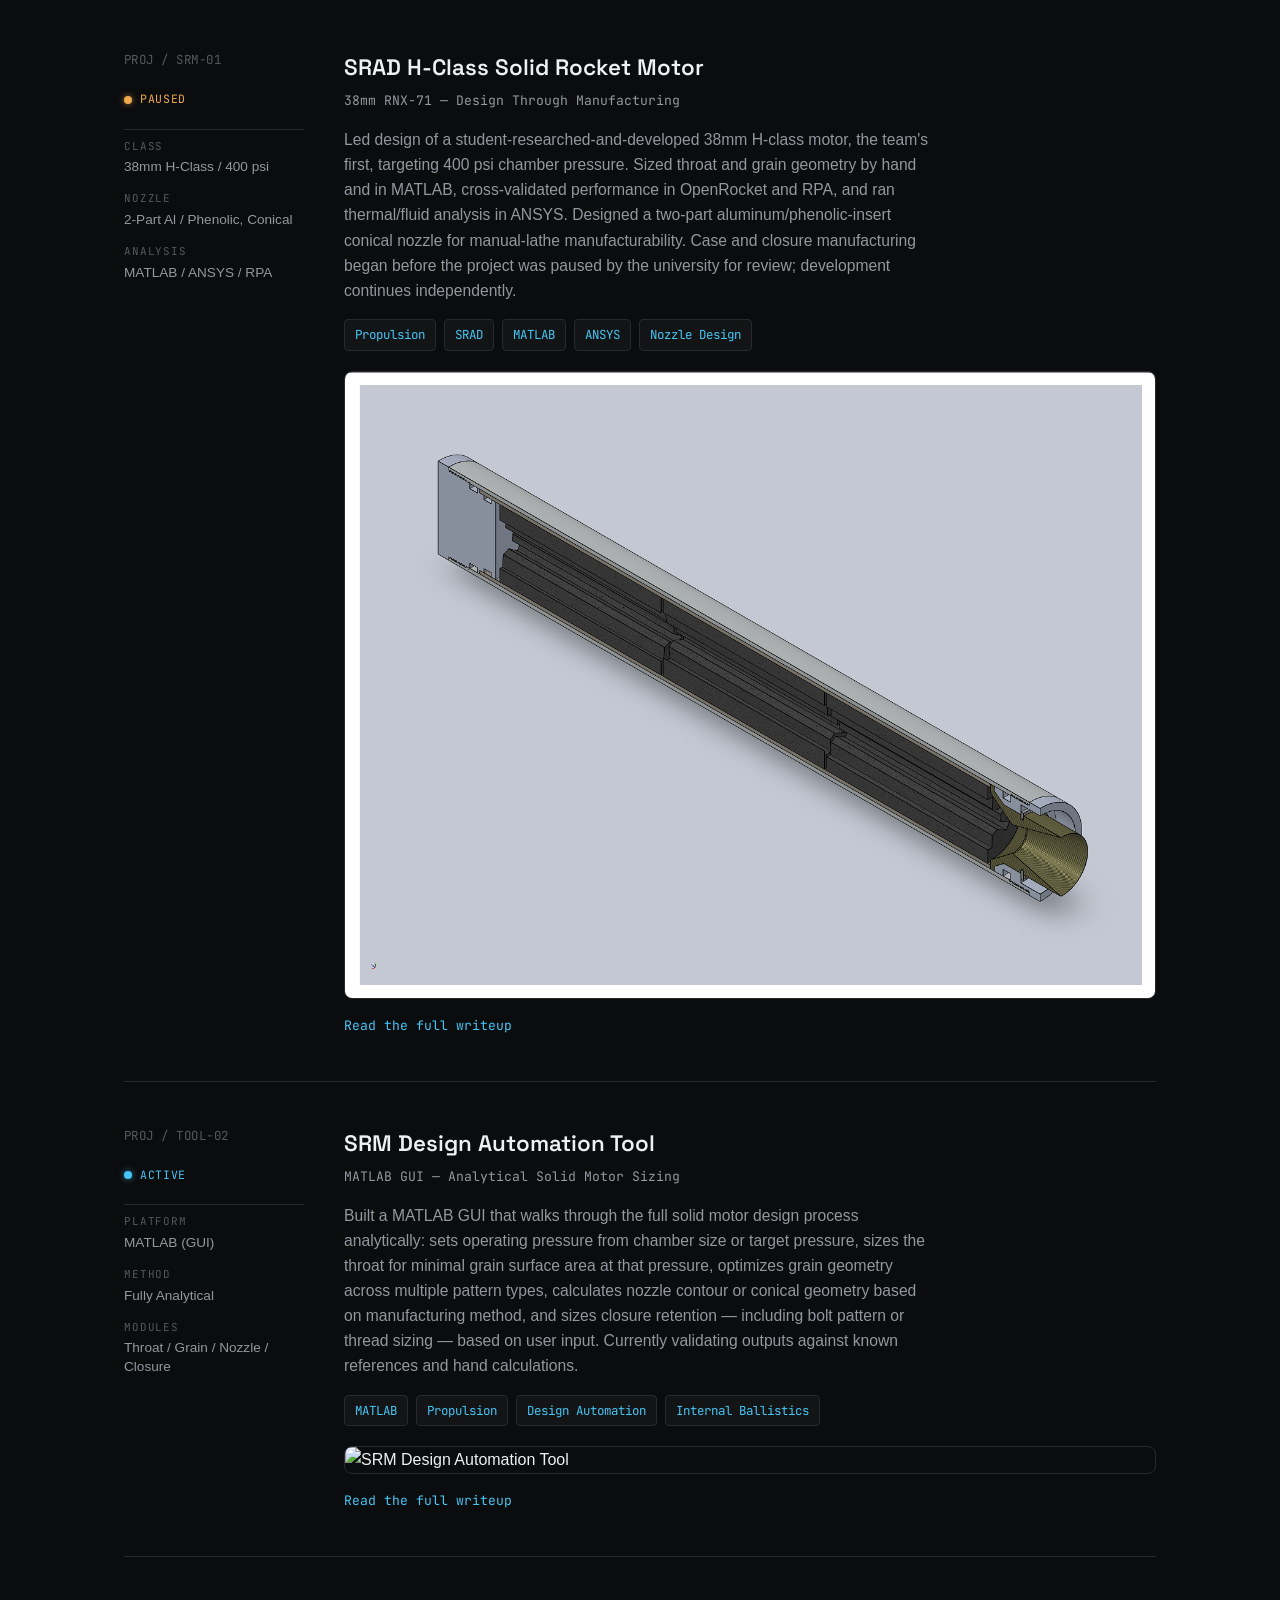
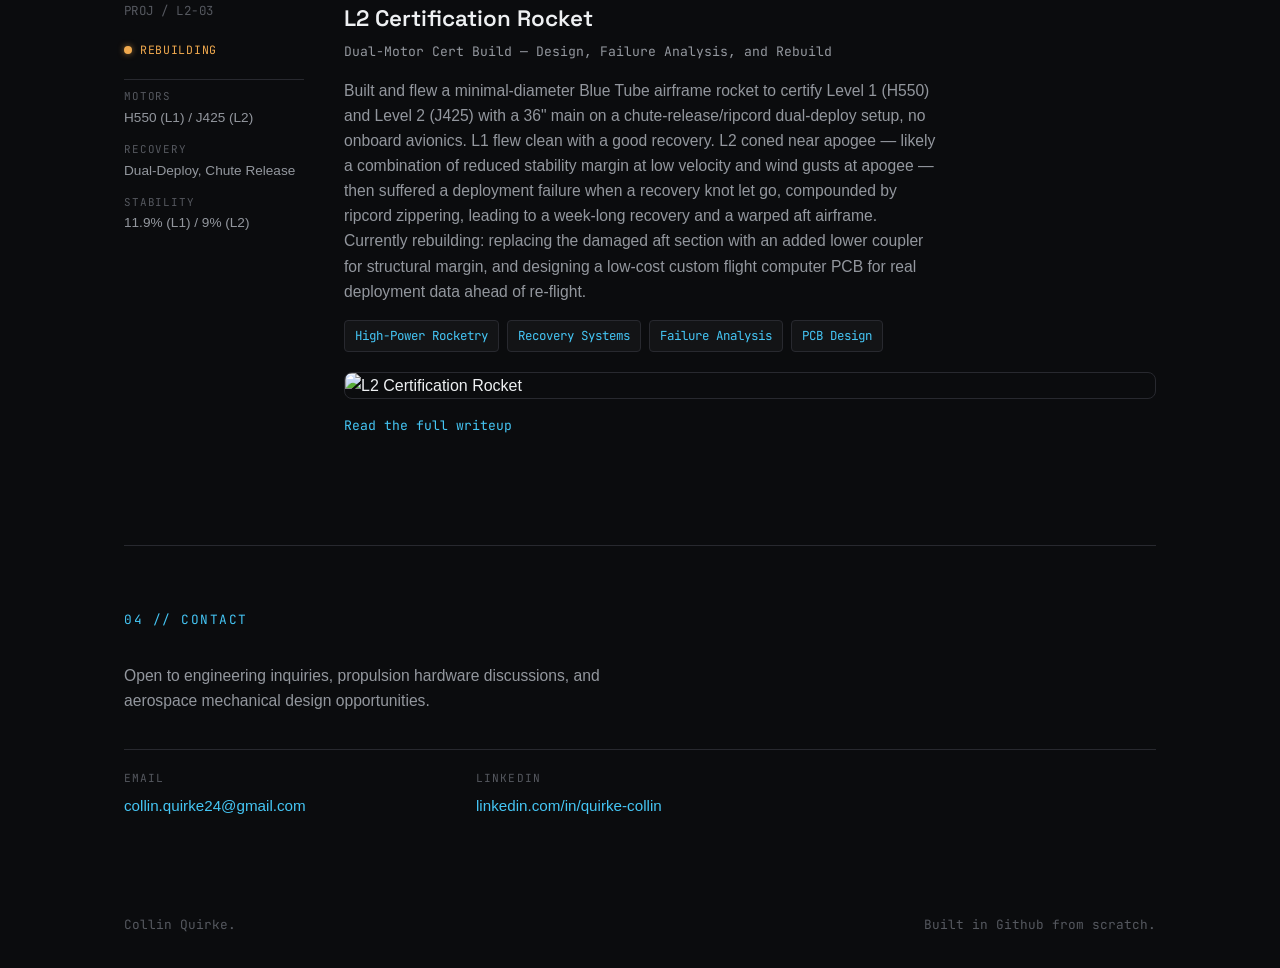
==== commit 4850498f: "Change navbar link text from 'Experience' to 'Media'" ====
--- a/index.html
+++ b/index.html
@@ -12,10 +12,10 @@
   <nav class="navbar">
     <a href="#top" class="nav-brand">COLLIN QUIRKE</a>
     <ul class="nav-links">
-      <li><a href="#gallery">Experience</a></li>
+      <li><a href="#gallery">Media</a></li>
       <li><a href="#projects">Projects</a></li>
       <li><a href="#contact">Contact</a></li>
-      <li><a href="Collin_Quirke_Resume.pdf" target="_blank" class="btn-resume">Resume</a></li>
+      <li><a href="Collin_Quirke_ResumeGITHUB.pdf" target="_blank" class="btn-resume">Resume</a></li>
     </ul>
   </nav>
 
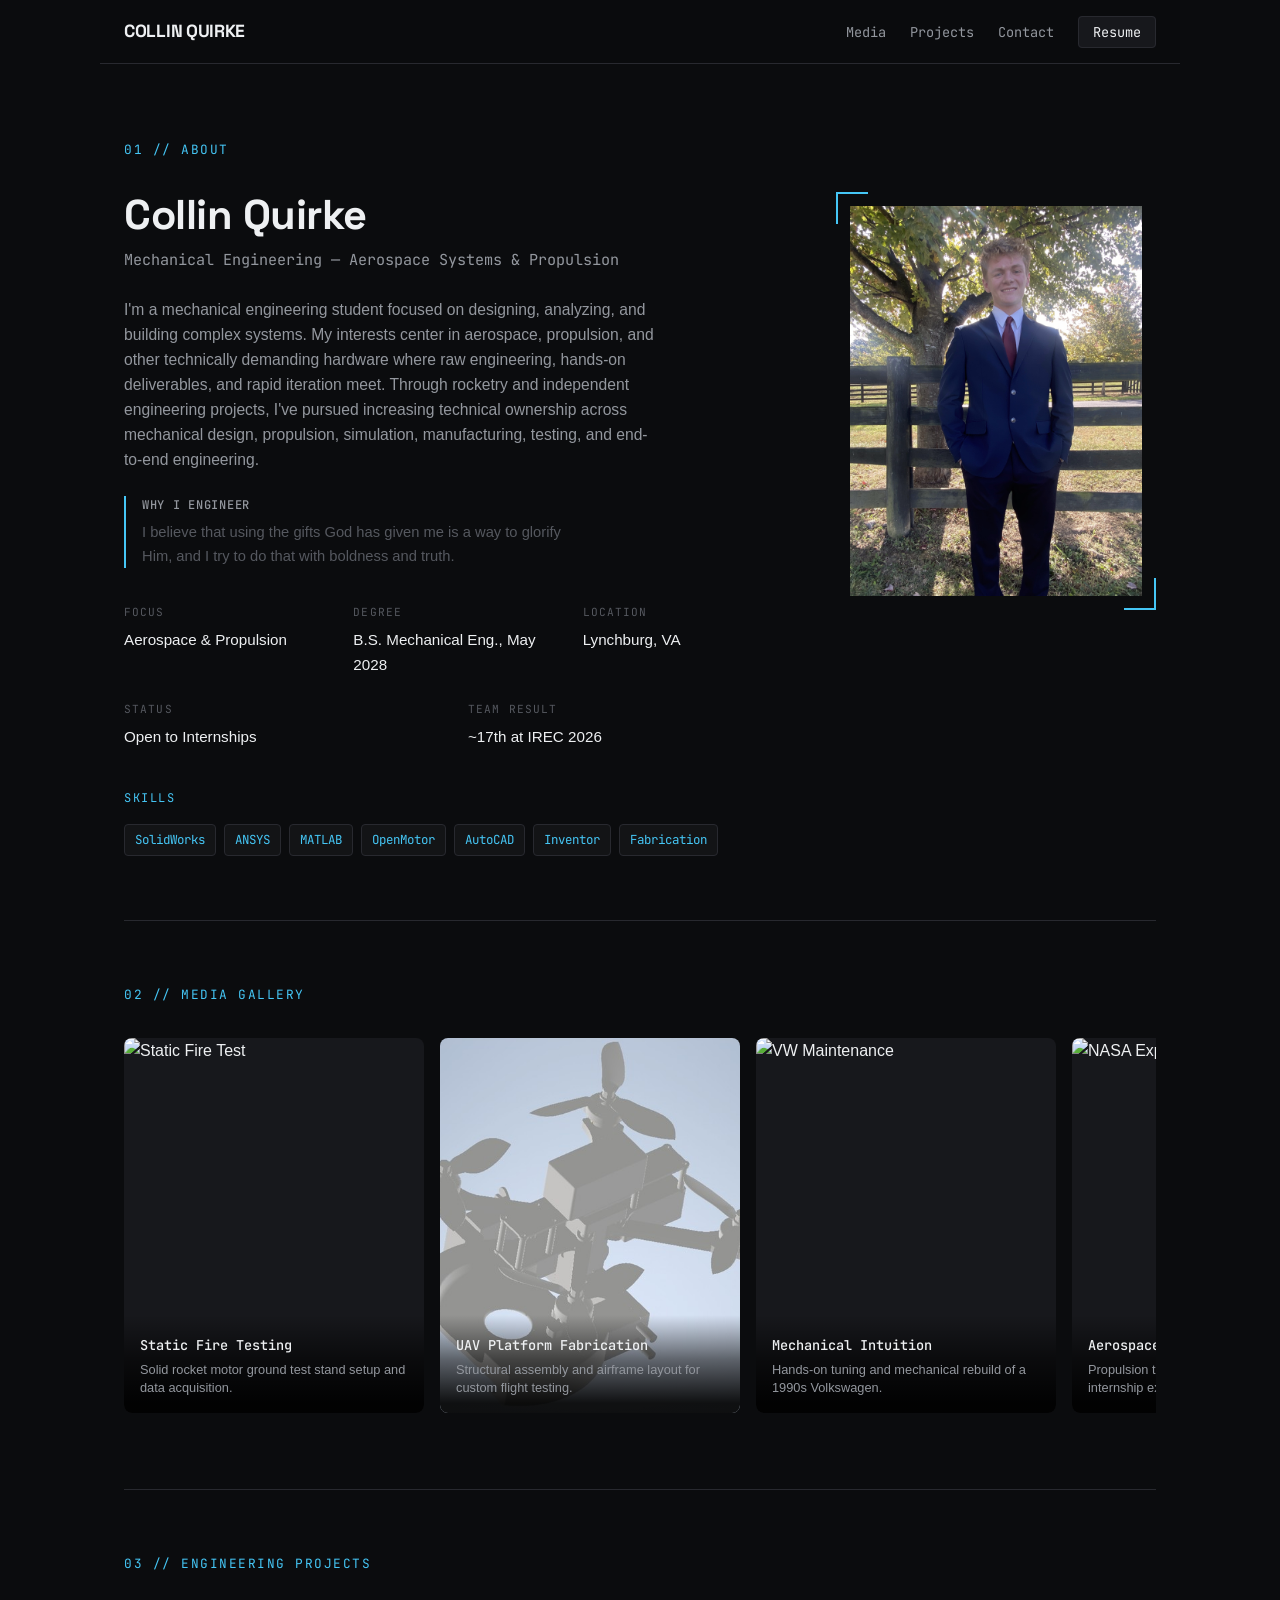
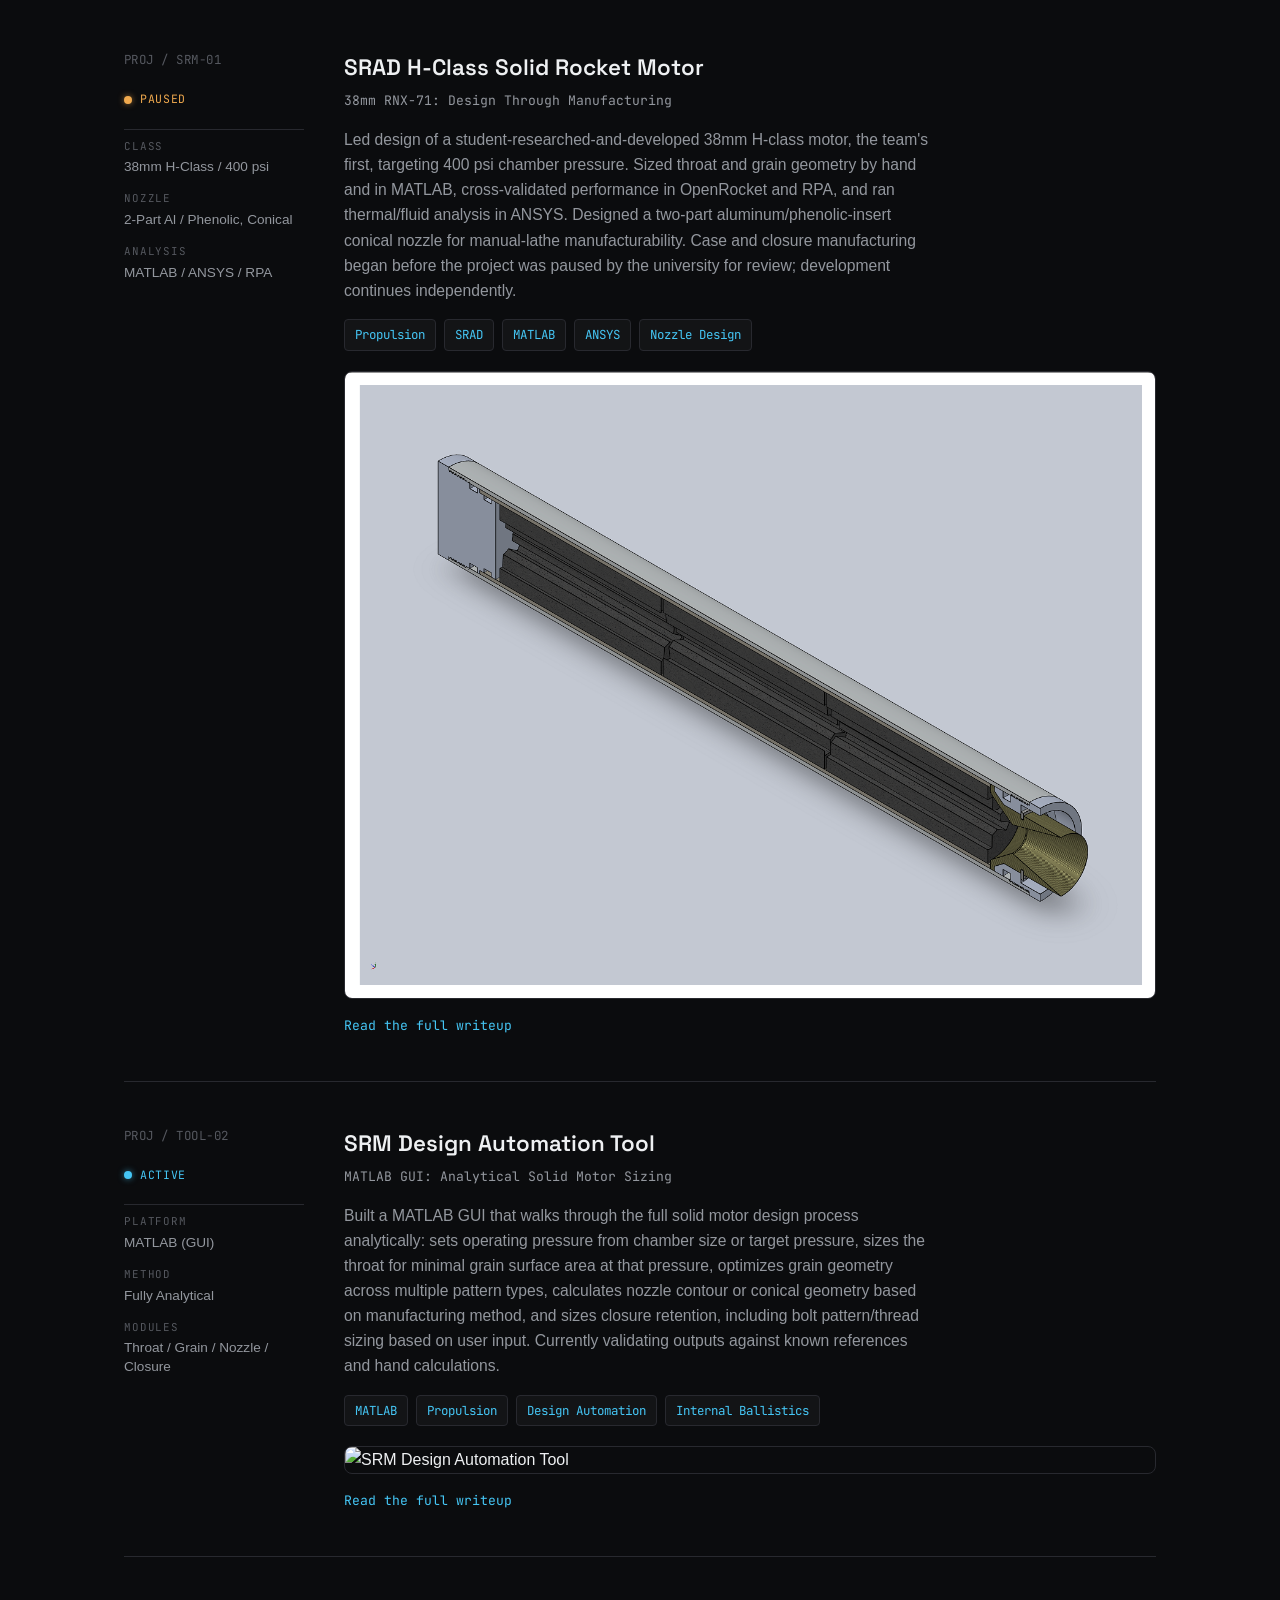
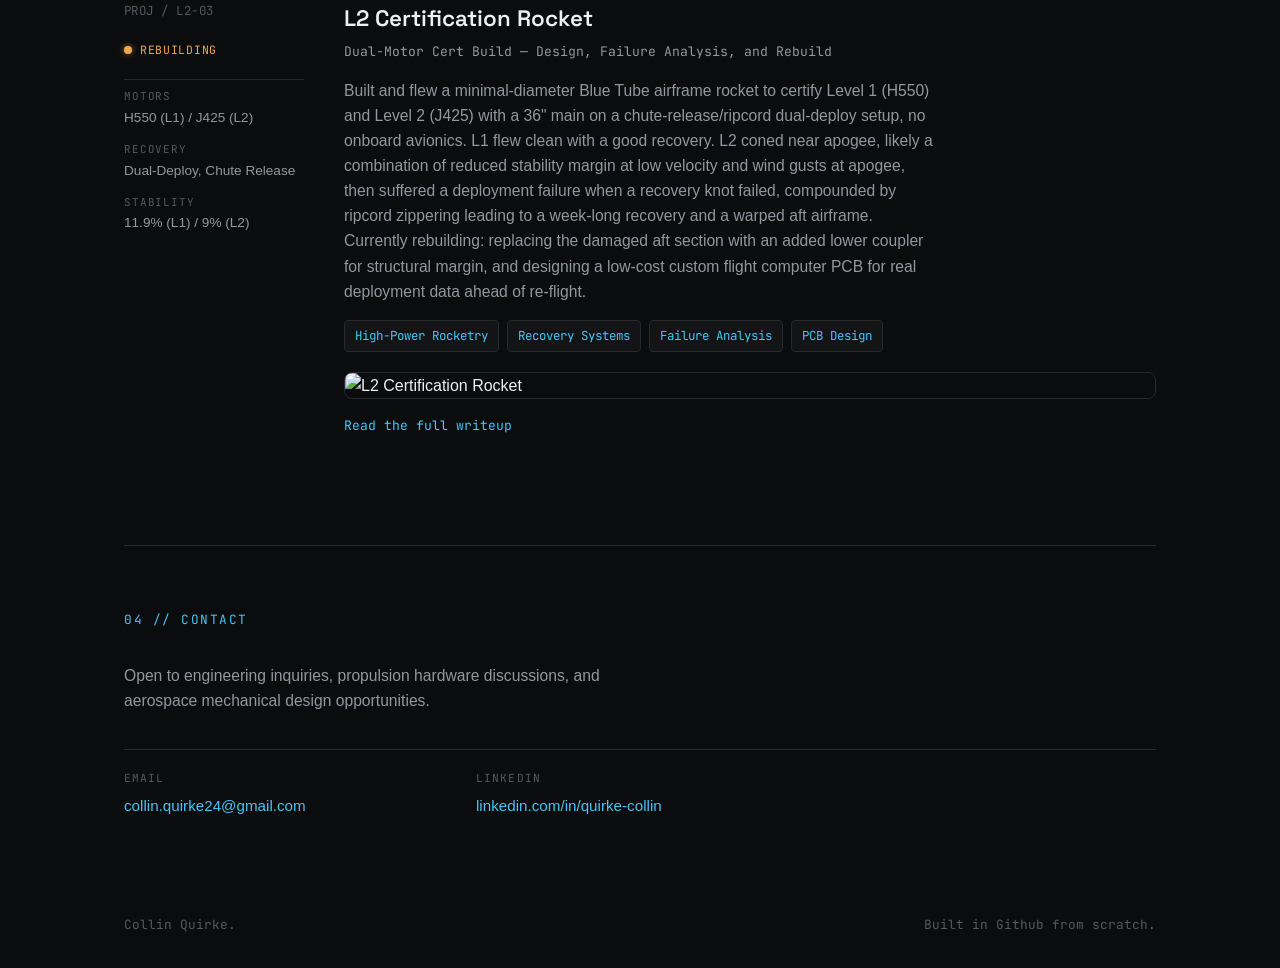
==== commit 788eec6a: "Refine project subtitles and descriptions in index.html Updated subtitles for consistency and improv" ====
--- a/index.html
+++ b/index.html
@@ -156,7 +156,7 @@
           <div class="project-main">
             <div>
               <h2 class="role-title">SRAD H-Class Solid Rocket Motor</h2>
-              <span class="role-subtitle">38mm RNX-71 — Design Through Manufacturing</span>
+              <span class="role-subtitle">38mm RNX-71: Design Through Manufacturing</span>
             </div>
             <p class="card-description">
               Led design of a student-researched-and-developed 38mm H-class motor, the team's first, targeting 400 psi chamber pressure. Sized throat and grain geometry by hand and in MATLAB, cross-validated performance in OpenRocket and RPA, and ran thermal/fluid analysis in ANSYS. Designed a two-part aluminum/phenolic-insert conical nozzle for manual-lathe manufacturability. Case and closure manufacturing began before the project was paused by the university for review; development continues independently.
@@ -202,10 +202,10 @@
           <div class="project-main">
             <div>
               <h2 class="role-title">SRM Design Automation Tool</h2>
-              <span class="role-subtitle">MATLAB GUI — Analytical Solid Motor Sizing</span>
+              <span class="role-subtitle">MATLAB GUI: Analytical Solid Motor Sizing</span>
             </div>
             <p class="card-description">
-              Built a MATLAB GUI that walks through the full solid motor design process analytically: sets operating pressure from chamber size or target pressure, sizes the throat for minimal grain surface area at that pressure, optimizes grain geometry across multiple pattern types, calculates nozzle contour or conical geometry based on manufacturing method, and sizes closure retention — including bolt pattern or thread sizing — based on user input. Currently validating outputs against known references and hand calculations.
+              Built a MATLAB GUI that walks through the full solid motor design process analytically: sets operating pressure from chamber size or target pressure, sizes the throat for minimal grain surface area at that pressure, optimizes grain geometry across multiple pattern types, calculates nozzle contour or conical geometry based on manufacturing method, and sizes closure retention, including bolt pattern/thread sizing based on user input. Currently validating outputs against known references and hand calculations.
             </p>
             <div class="tech-tags">
               <span class="tag">MATLAB</span>
@@ -250,7 +250,7 @@
               <span class="role-subtitle">Dual-Motor Cert Build — Design, Failure Analysis, and Rebuild</span>
             </div>
             <p class="card-description">
-              Built and flew a minimal-diameter Blue Tube airframe rocket to certify Level 1 (H550) and Level 2 (J425) with a 36" main on a chute-release/ripcord dual-deploy setup, no onboard avionics. L1 flew clean with a good recovery. L2 coned near apogee — likely a combination of reduced stability margin at low velocity and wind gusts at apogee — then suffered a deployment failure when a recovery knot let go, compounded by ripcord zippering, leading to a week-long recovery and a warped aft airframe. Currently rebuilding: replacing the damaged aft section with an added lower coupler for structural margin, and designing a low-cost custom flight computer PCB for real deployment data ahead of re-flight.
+              Built and flew a minimal-diameter Blue Tube airframe rocket to certify Level 1 (H550) and Level 2 (J425) with a 36" main on a chute-release/ripcord dual-deploy setup, no onboard avionics. L1 flew clean with a good recovery. L2 coned near apogee, likely a combination of reduced stability margin at low velocity and wind gusts at apogee, then suffered a deployment failure when a recovery knot failed, compounded by ripcord zippering leading to a week-long recovery and a warped aft airframe. Currently rebuilding: replacing the damaged aft section with an added lower coupler for structural margin, and designing a low-cost custom flight computer PCB for real deployment data ahead of re-flight.
             </p>
             <div class="tech-tags">
               <span class="tag">High-Power Rocketry</span>
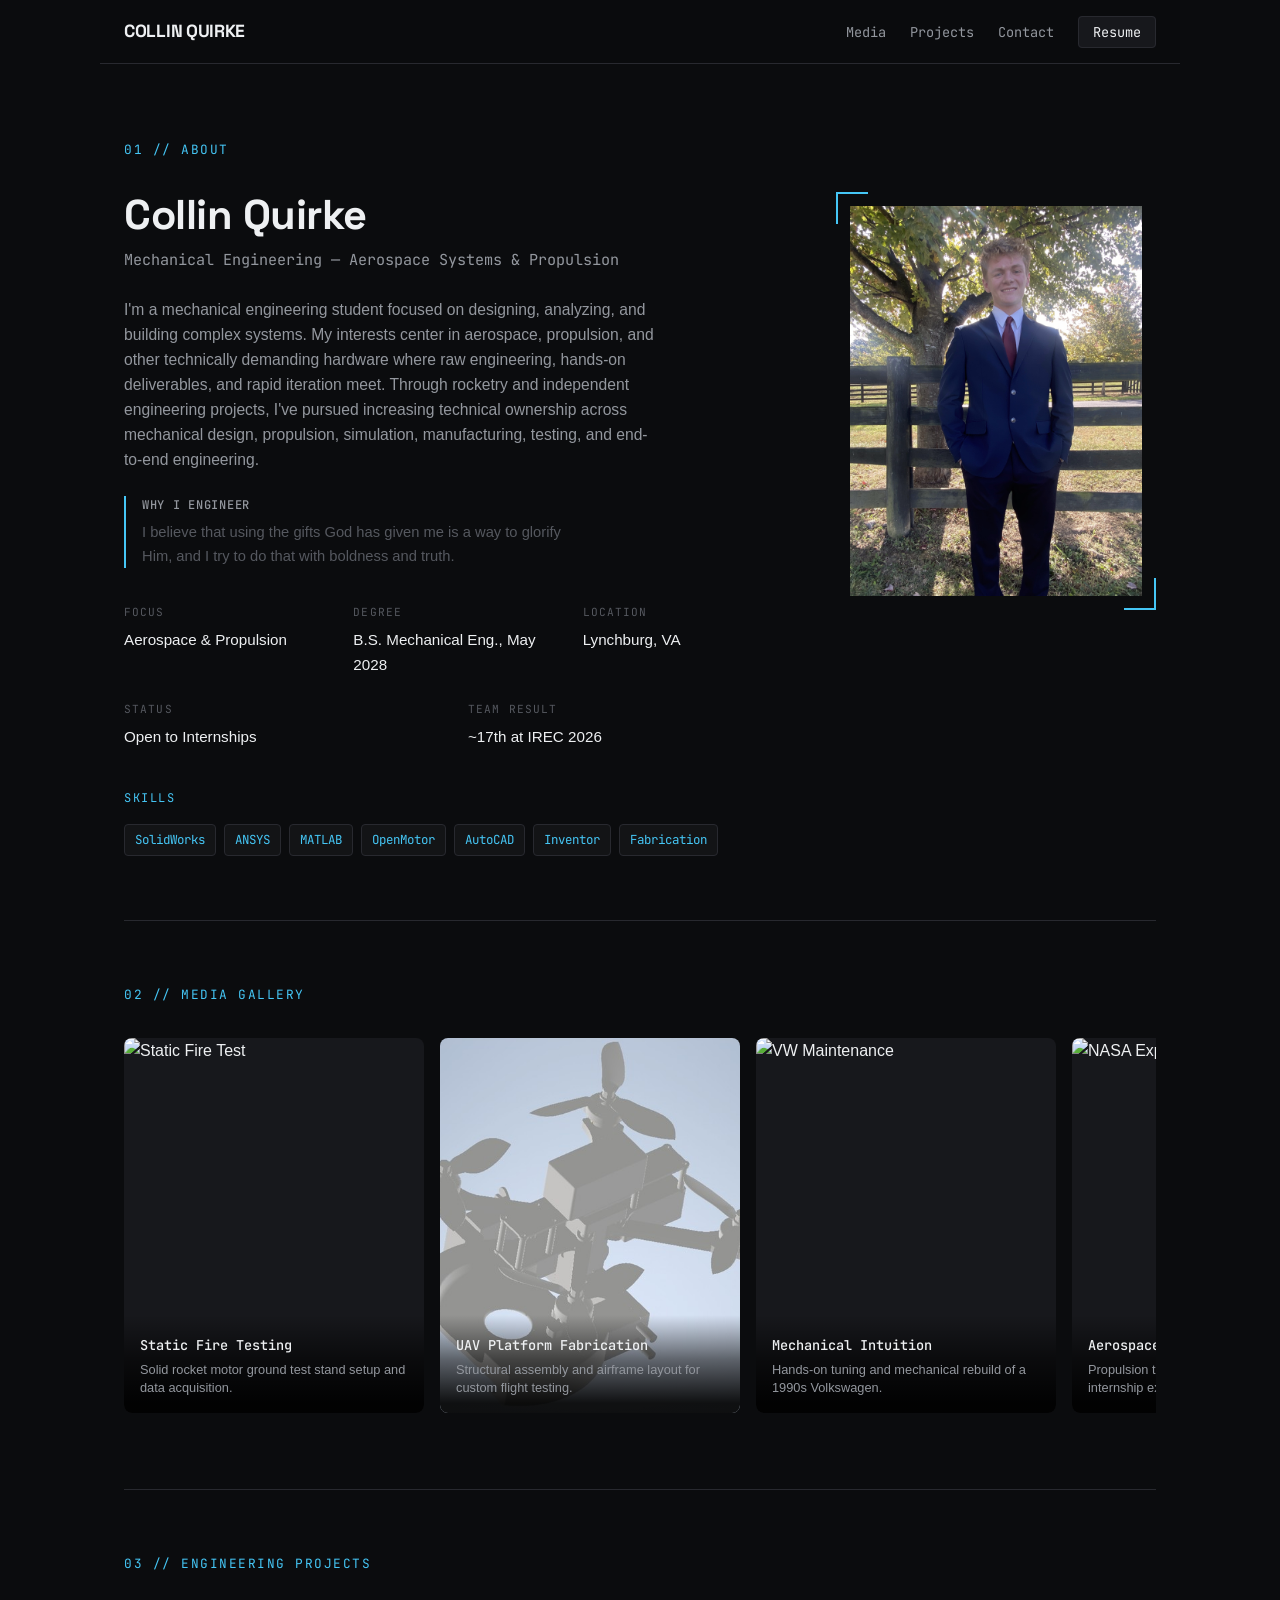
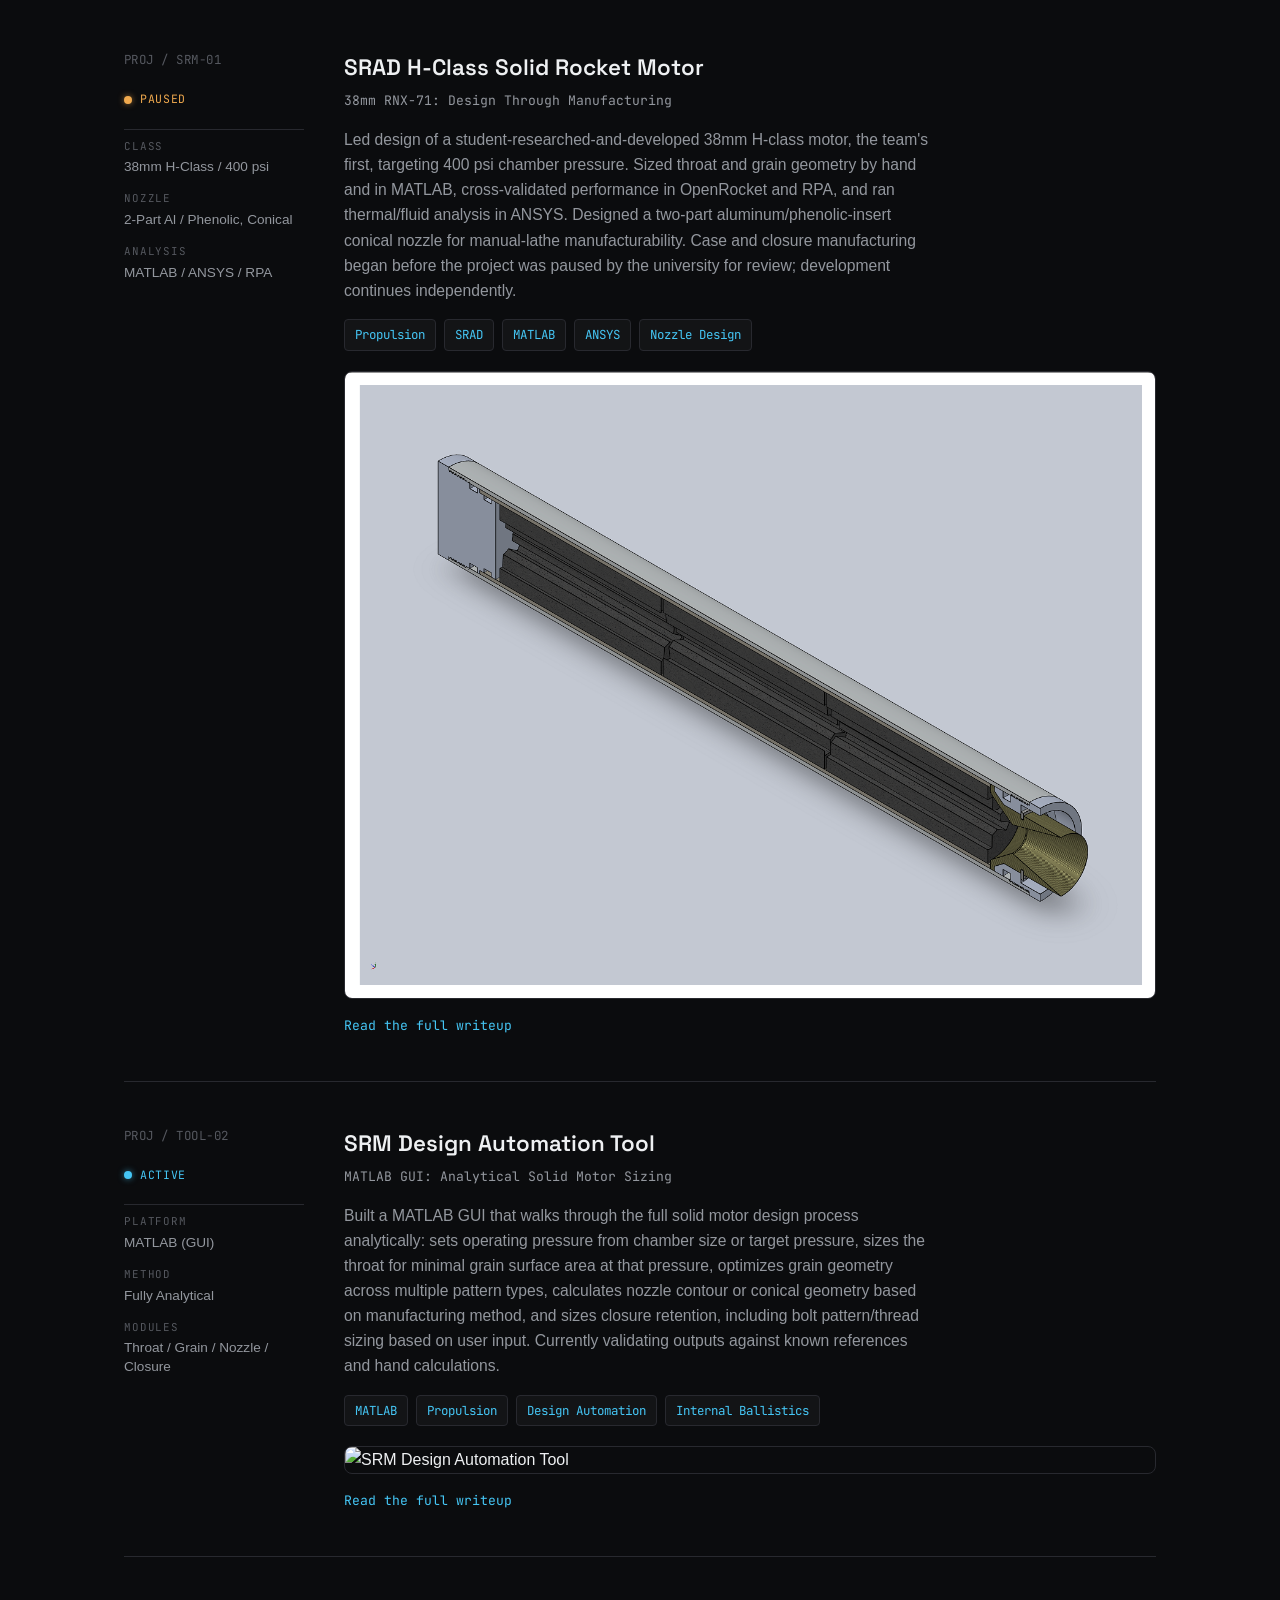
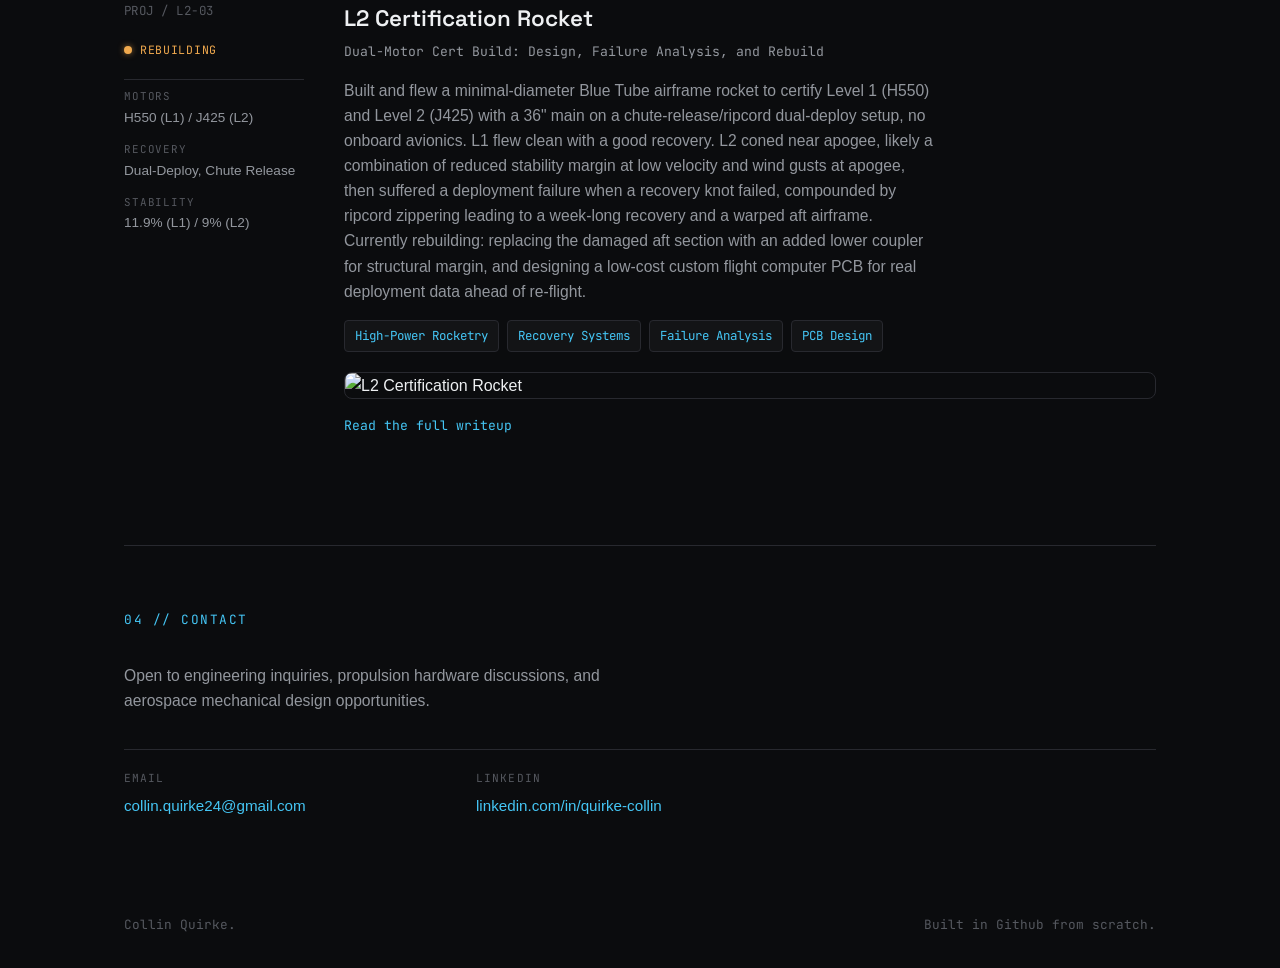
==== commit 09f51fed: "Update subtitle for L2 Certification Rocket" ====
--- a/index.html
+++ b/index.html
@@ -247,7 +247,7 @@
           <div class="project-main">
             <div>
               <h2 class="role-title">L2 Certification Rocket</h2>
-              <span class="role-subtitle">Dual-Motor Cert Build — Design, Failure Analysis, and Rebuild</span>
+              <span class="role-subtitle">Dual-Motor Cert Build: Design, Failure Analysis, and Rebuild</span>
             </div>
             <p class="card-description">
               Built and flew a minimal-diameter Blue Tube airframe rocket to certify Level 1 (H550) and Level 2 (J425) with a 36" main on a chute-release/ripcord dual-deploy setup, no onboard avionics. L1 flew clean with a good recovery. L2 coned near apogee, likely a combination of reduced stability margin at low velocity and wind gusts at apogee, then suffered a deployment failure when a recovery knot failed, compounded by ripcord zippering leading to a week-long recovery and a warped aft airframe. Currently rebuilding: replacing the damaged aft section with an added lower coupler for structural margin, and designing a low-cost custom flight computer PCB for real deployment data ahead of re-flight.
